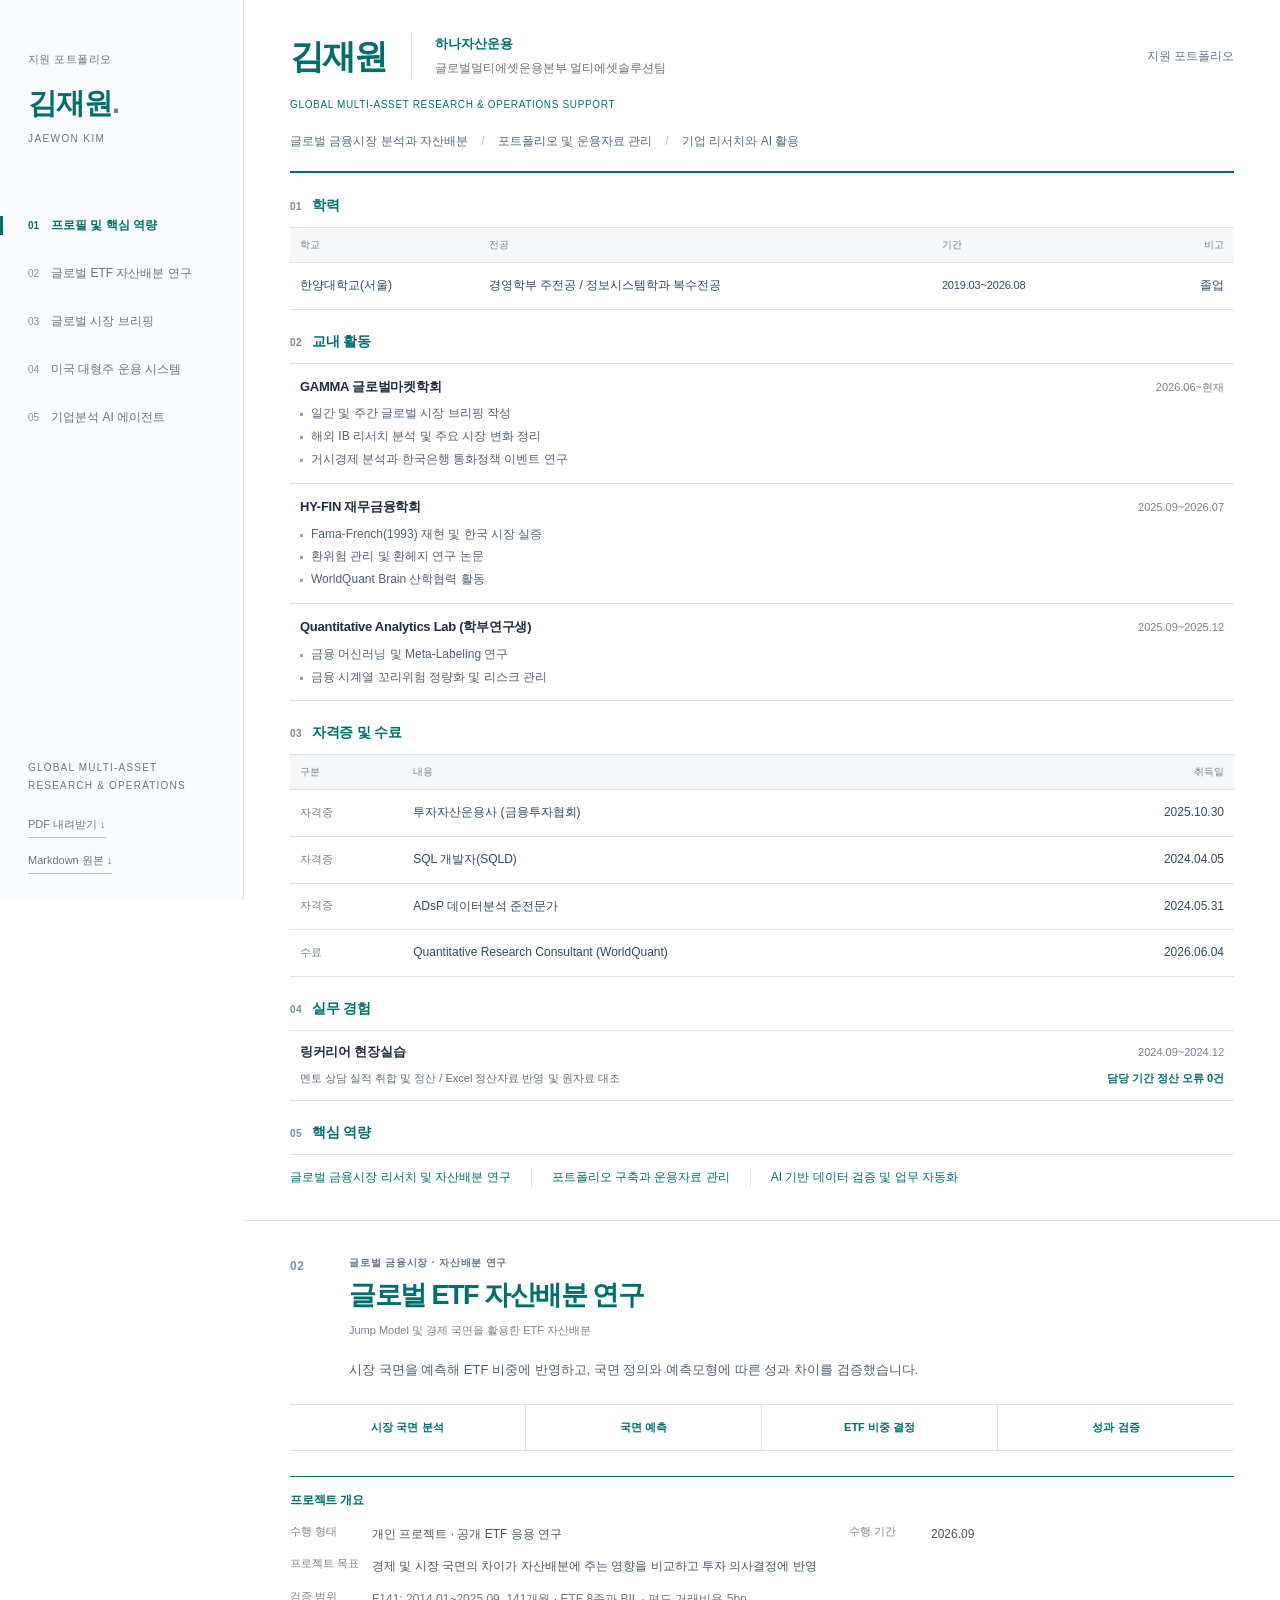
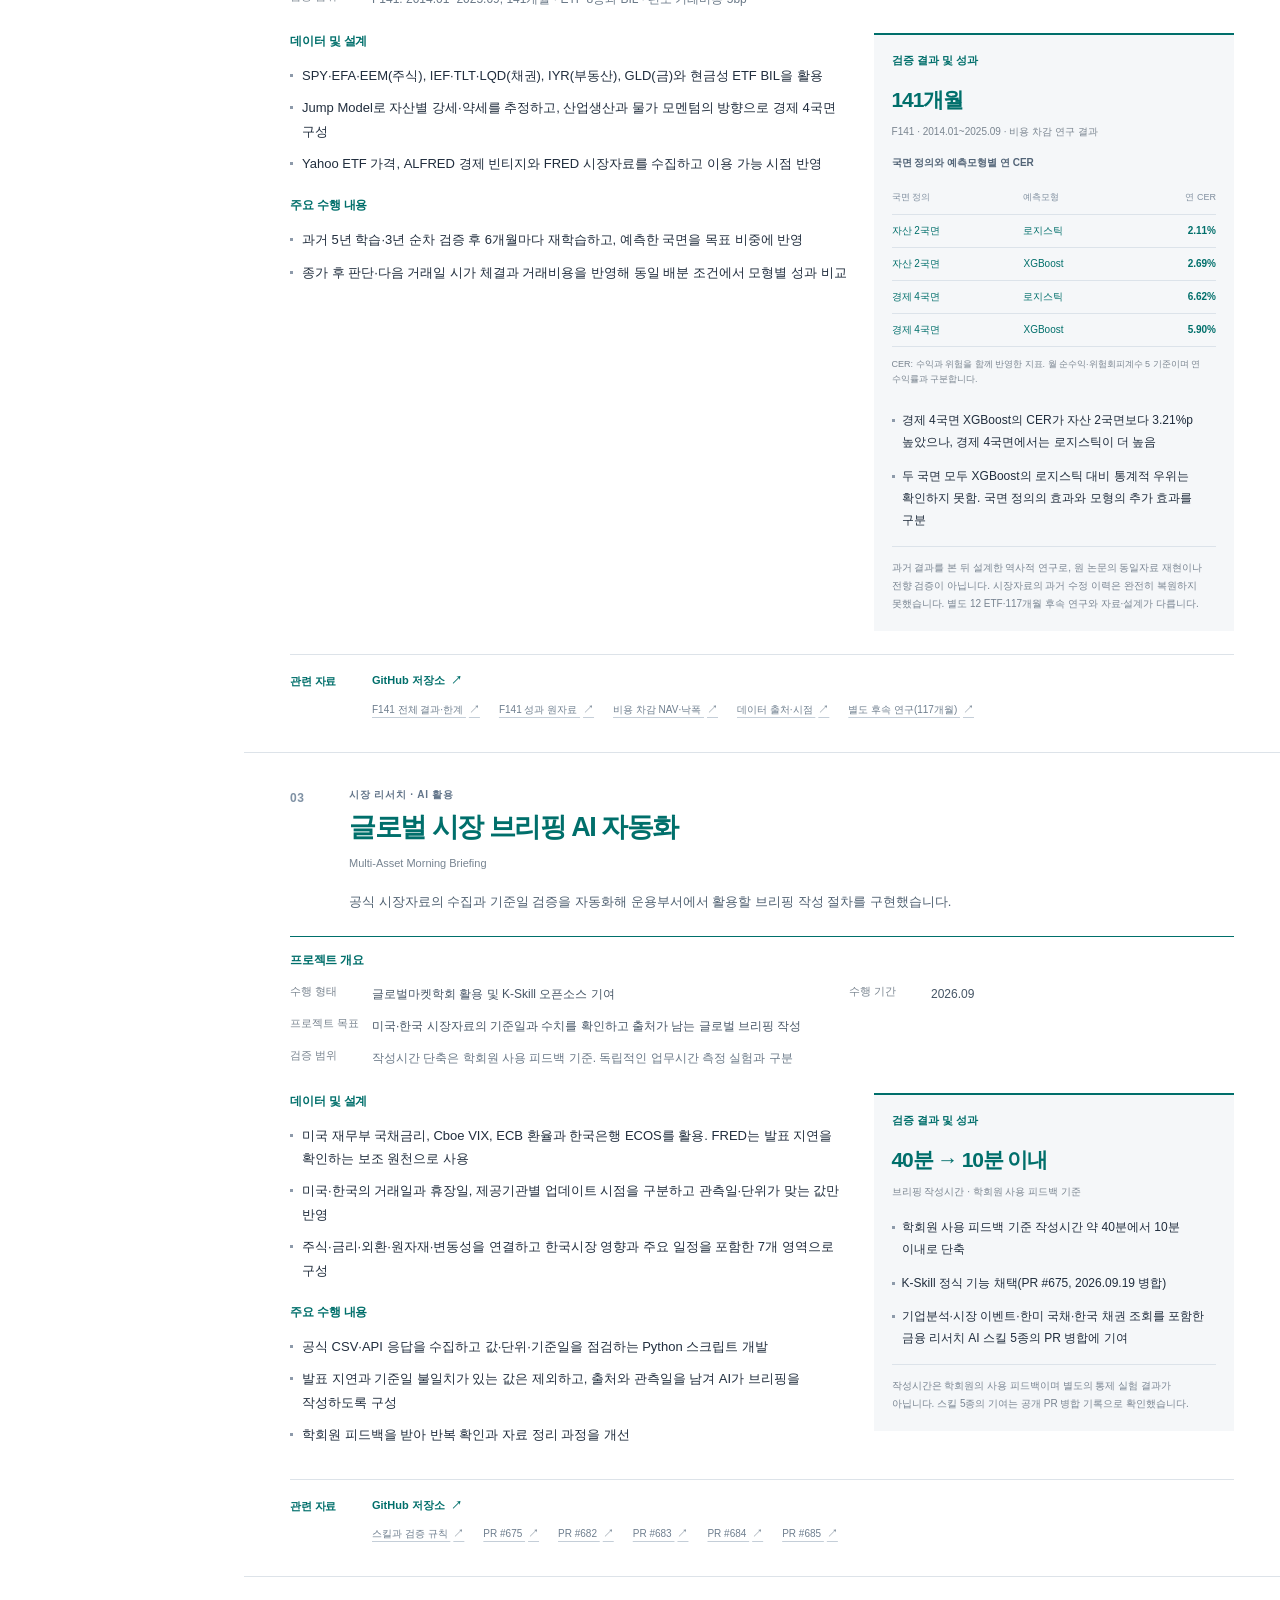
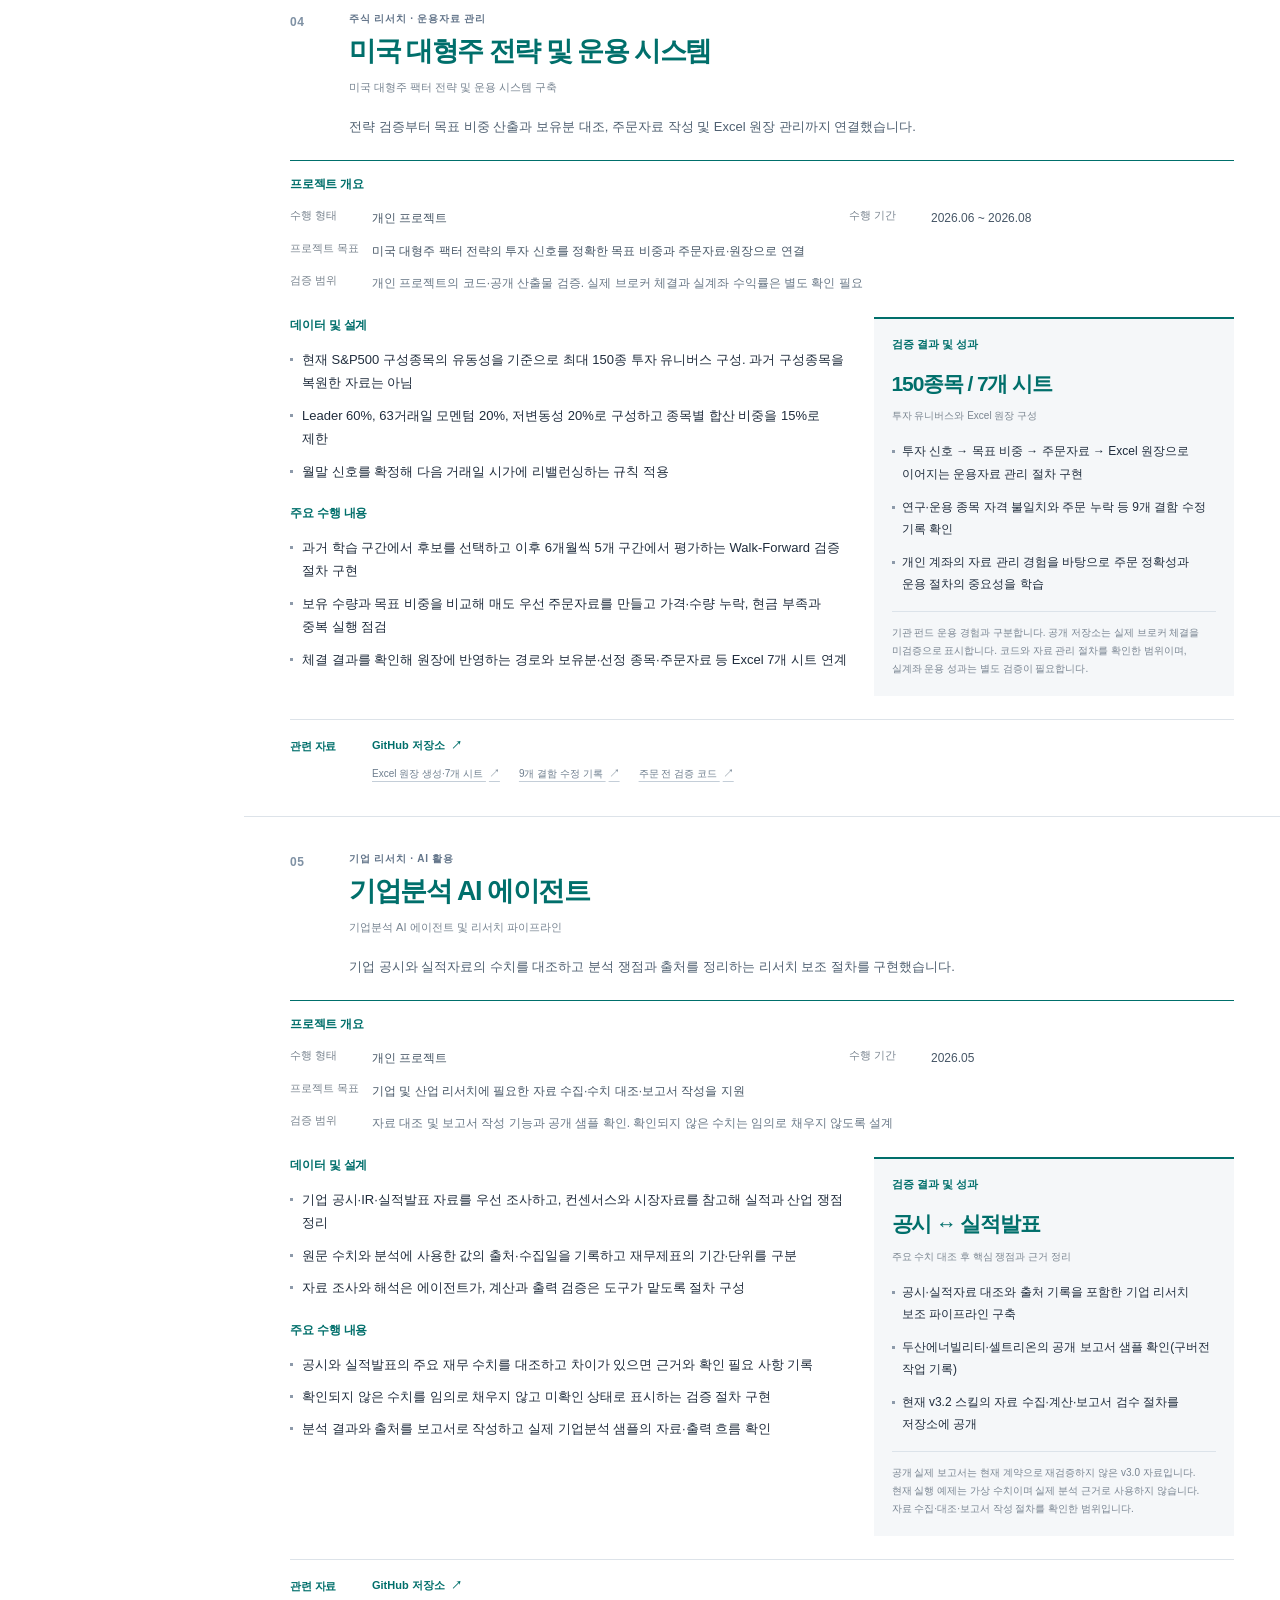
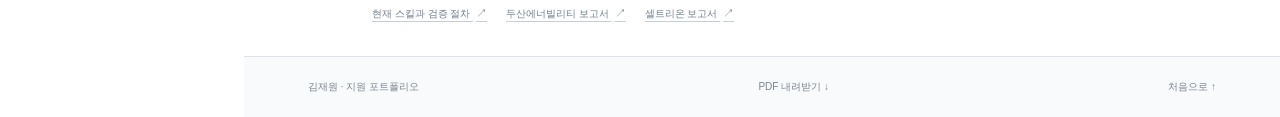
==== docs/index.html @ ce721c7a "Build Hana multi-asset research and operations portfolio" ====
<!doctype html>
<html lang="ko"><head><meta charset="utf-8"><meta name="viewport" content="width=device-width,initial-scale=1"><meta name="theme-color" content="#006f6b"><title>김재원 | 하나자산운용 지원 포트폴리오</title><meta name="description" content="글로벌 ETF 자산배분, 시장 브리핑, 미국 대형주 운용자료 관리와 기업 리서치 지원 경험을 정리한 김재원의 포트폴리오입니다."><link rel="icon" href="favicon.svg" type="image/svg+xml"><link rel="stylesheet" href="styles.css"><script src="app.js" defer></script></head>
<body><a class="skip-link" href="#main">본문으로 이동</a><div class="reading-progress" aria-hidden="true"></div>
<aside class="sidebar"><a href="#overview" class="identity"><span class="identity-label">지원 포트폴리오</span><strong>김재원<span class="identity-dot">.</span></strong><span class="identity-en">JAEWON KIM</span></a><nav aria-label="포트폴리오 목차"><a class="nav-link active" href="#overview"><span>01</span>프로필 및 핵심 역량</a><a class="nav-link" href="#allocation"><span>02</span>글로벌 ETF 자산배분 연구</a><a class="nav-link" href="#briefing"><span>03</span>글로벌 시장 브리핑</a><a class="nav-link" href="#operations"><span>04</span>미국 대형주 운용 시스템</a><a class="nav-link" href="#company"><span>05</span>기업분석 AI 에이전트</a></nav><div class="sidebar-bottom"><p>GLOBAL MULTI-ASSET<br>RESEARCH &amp; OPERATIONS</p><div class="download-links"><a href="hana_multi_asset_portfolio.pdf" download>PDF 내려받기 ↓</a><a href="hana_multi_asset_portfolio.md" download>Markdown 원본 ↓</a></div></div></aside>
<main id="main"><section class="profile sheet" id="overview" aria-labelledby="profile-name">
  <header class="profile-header"><div class="profile-heading"><h1 id="profile-name">김재원</h1><div class="application-target"><strong>하나자산운용</strong><p>글로벌멀티에셋운용본부 멀티에셋솔루션팀</p></div><p class="document-title">지원 포트폴리오</p></div><p class="english-title">GLOBAL MULTI-ASSET RESEARCH &amp; OPERATIONS SUPPORT</p><p class="profile-summary">글로벌 금융시장 분석과 자산배분 <span aria-hidden="true">/</span> 포트폴리오 및 운용자료 관리 <span aria-hidden="true">/</span> 기업 리서치와 AI 활용</p></header>
  <section class="profile-block education"><h2 class="profile-section-title"><span>01</span>학력</h2><div class="table-scroll"><table class="profile-table education-table"><caption class="sr-only">학력</caption><colgroup><col class="school-col"><col class="major-col"><col class="period-col"><col class="status-col"></colgroup><thead><tr><th scope="col">학교</th><th scope="col">전공</th><th scope="col">기간</th><th scope="col">비고</th></tr></thead><tbody><tr><td>한양대학교(서울)</td><td>경영학부 주전공 / 정보시스템학과 복수전공</td><td>2019.03~2026.08</td><td>졸업</td></tr></tbody></table></div></section>
  <section class="profile-block activities"><h2 class="profile-section-title"><span>02</span>교내 활동</h2><article class="activity-row"><header class="profile-row-heading"><h3>GAMMA 글로벌마켓학회</h3><p class="period">2026.06~현재</p></header><ul><li>일간 및 주간 글로벌 시장 브리핑 작성</li><li>해외 IB 리서치 분석 및 주요 시장 변화 정리</li><li>거시경제 분석과 한국은행 통화정책 이벤트 연구</li></ul></article><article class="activity-row"><header class="profile-row-heading"><h3>HY-FIN 재무금융학회</h3><p class="period">2025.09~2026.07</p></header><ul><li>Fama-French(1993) 재현 및 한국 시장 실증</li><li>환위험 관리 및 환헤지 연구 논문</li><li>WorldQuant Brain 산학협력 활동</li></ul></article><article class="activity-row"><header class="profile-row-heading"><h3>Quantitative Analytics Lab (학부연구생)</h3><p class="period">2025.09~2025.12</p></header><ul><li>금융 머신러닝 및 Meta-Labeling 연구</li><li>금융 시계열 꼬리위험 정량화 및 리스크 관리</li></ul></article></section>
  <section class="profile-block credentials"><h2 class="profile-section-title"><span>03</span>자격증 및 수료</h2><div class="table-scroll"><table class="profile-table credentials-table"><caption class="sr-only">자격증 및 수료 내역</caption><colgroup><col class="type-col"><col><col class="date-col"></colgroup><thead><tr><th scope="col">구분</th><th scope="col">내용</th><th scope="col">취득일</th></tr></thead><tbody><tr><td class="credential-type">자격증</td><td>투자자산운용사 (금융투자협회)</td><td>2025.10.30</td></tr><tr><td class="credential-type">자격증</td><td>SQL 개발자(SQLD)</td><td>2024.04.05</td></tr><tr><td class="credential-type">자격증</td><td>ADsP 데이터분석 준전문가</td><td>2024.05.31</td></tr><tr><td class="credential-type">수료</td><td>Quantitative Research Consultant (WorldQuant)</td><td>2026.06.04</td></tr></tbody></table></div></section>
  <section class="profile-block experience"><h2 class="profile-section-title"><span>04</span>실무 경험</h2><div class="experience-row"><header class="profile-row-heading"><h3>링커리어 현장실습</h3><p class="period">2024.09~2024.12</p></header><p class="experience-details"><span>멘토 상담 실적 취합 및 정산 / Excel 정산자료 반영 및 원자료 대조</span><strong>담당 기간 정산 오류 0건</strong></p></div></section>
  <section class="profile-block core-skills"><h2 class="profile-section-title"><span>05</span>핵심 역량</h2><ul class="skill-list"><li>글로벌 금융시장 리서치 및 자산배분 연구</li><li>포트폴리오 구축과 운용자료 관리</li><li>AI 기반 데이터 검증 및 업무 자동화</li></ul></section>
  <p class="print-folio">김재원 · 하나자산운용 멀티에셋솔루션팀 지원 포트폴리오 <span>01 / 05</span></p>
</section>
<section class="project sheet" id="allocation" aria-labelledby="title-allocation">
      <header class="project-header"><span class="chapter">02</span><div><p class="eyebrow">글로벌 금융시장 · 자산배분 연구</p><h2 id="title-allocation">글로벌 ETF 자산배분 연구</h2><p class="subtitle">Jump Model 및 경제 국면을 활용한 ETF 자산배분</p></div></header>
      <p class="project-summary">시장 국면을 예측해 ETF 비중에 반영하고, 국면 정의와 예측모형에 따른 성과 차이를 검증했습니다.</p>
      <ol class="decision-flow" aria-label="투자 의사결정 과정"><li>시장 국면 분석</li><li>국면 예측</li><li>ETF 비중 결정</li><li>성과 검증</li></ol><div class="overview-block"><h3>프로젝트 개요</h3><dl class="meta"><div><dt>수행 형태</dt><dd>개인 프로젝트 · 공개 ETF 응용 연구</dd></div><div><dt>수행 기간</dt><dd>2026.09</dd></div><div class="wide"><dt>프로젝트 목표</dt><dd>경제 및 시장 국면의 차이가 자산배분에 주는 영향을 비교하고 투자 의사결정에 반영</dd></div><div class="wide scope"><dt>검증 범위</dt><dd>F141: 2014.01~2025.09, 141개월 · ETF 8종과 BIL · 편도 거래비용 5bp</dd></div></dl></div>
      <div class="project-columns"><div class="project-main"><div class="text-block"><h3>데이터 및 설계</h3><ul><li>SPY·EFA·EEM(주식), IEF·TLT·LQD(채권), IYR(부동산), GLD(금)와 현금성 ETF BIL을 활용</li><li>Jump Model로 자산별 강세·약세를 추정하고, 산업생산과 물가 모멘텀의 방향으로 경제 4국면 구성</li><li>Yahoo ETF 가격, ALFRED 경제 빈티지와 FRED 시장자료를 수집하고 이용 가능 시점 반영</li></ul></div><div class="text-block"><h3>주요 수행 내용</h3><ul><li>과거 5년 학습·3년 순차 검증 후 6개월마다 재학습하고, 예측한 국면을 목표 비중에 반영</li><li>종가 후 판단·다음 거래일 시가 체결과 거래비용을 반영해 동일 배분 조건에서 모형별 성과 비교</li></ul></div></div>
      <aside class="results"><p class="result-kicker">검증 결과 및 성과</p><p class="result-metric">141개월</p><p class="metric-label">F141 · 2014.01~2025.09 · 비용 차감 연구 결과</p><figure class="result-table"><table><caption>국면 정의와 예측모형별 연 CER</caption><thead><tr><th scope="col">국면 정의</th><th scope="col">예측모형</th><th scope="col">연 CER</th></tr></thead><tbody><tr><td>자산 2국면</td><td>로지스틱</td><td>2.11%</td></tr><tr><td>자산 2국면</td><td>XGBoost</td><td>2.69%</td></tr><tr><td>경제 4국면</td><td>로지스틱</td><td>6.62%</td></tr><tr><td>경제 4국면</td><td>XGBoost</td><td>5.90%</td></tr></tbody></table><figcaption>CER: 수익과 위험을 함께 반영한 지표. 월 순수익·위험회피계수 5 기준이며 연 수익률과 구분합니다.</figcaption></figure><ul><li>경제 4국면 XGBoost의 CER가 자산 2국면보다 3.21%p 높았으나, 경제 4국면에서는 로지스틱이 더 높음</li><li>두 국면 모두 XGBoost의 로지스틱 대비 통계적 우위는 확인하지 못함. 국면 정의의 효과와 모형의 추가 효과를 구분</li></ul><p class="scope-note">과거 결과를 본 뒤 설계한 역사적 연구로, 원 논문의 동일자료 재현이나 전향 검증이 아닙니다. 시장자료의 과거 수정 이력은 완전히 복원하지 못했습니다. 별도 12 ETF·117개월 후속 연구와 자료·설계가 다릅니다.</p></aside></div>
      <footer class="project-links"><h3>관련 자료</h3><a class="repo-link" href="https://github.com/bucheoncityboy/korean-macro-factor-allocation" target="_blank" rel="noopener noreferrer">GitHub 저장소 <span aria-hidden="true">↗</span></a><div class="evidence-links"><a class="" href="https://github.com/bucheoncityboy/korean-macro-factor-allocation/blob/main/docs/followup.md" target="_blank" rel="noopener noreferrer">F141 전체 결과·한계 <span aria-hidden="true">↗</span></a><a class="" href="https://github.com/bucheoncityboy/korean-macro-factor-allocation/blob/main/results/followup/summary.csv" target="_blank" rel="noopener noreferrer">F141 성과 원자료 <span aria-hidden="true">↗</span></a><a class="" href="https://github.com/bucheoncityboy/korean-macro-factor-allocation/blob/main/results/followup/figures/long_nav.png" target="_blank" rel="noopener noreferrer">비용 차감 NAV·낙폭 <span aria-hidden="true">↗</span></a><a class="" href="https://github.com/bucheoncityboy/korean-macro-factor-allocation/blob/main/docs/data.md" target="_blank" rel="noopener noreferrer">데이터 출처·시점 <span aria-hidden="true">↗</span></a><a class="" href="https://github.com/bucheoncityboy/global-etf-regime-allocation" target="_blank" rel="noopener noreferrer">별도 후속 연구(117개월) <span aria-hidden="true">↗</span></a></div></footer>
      <p class="print-folio">김재원 · 하나자산운용 멀티에셋솔루션팀 지원 포트폴리오 <span>02 / 05</span></p>
    </section><section class="project sheet" id="briefing" aria-labelledby="title-briefing">
      <header class="project-header"><span class="chapter">03</span><div><p class="eyebrow">시장 리서치 · AI 활용</p><h2 id="title-briefing">글로벌 시장 브리핑 AI 자동화</h2><p class="subtitle">Multi-Asset Morning Briefing</p></div></header>
      <p class="project-summary">공식 시장자료의 수집과 기준일 검증을 자동화해 운용부서에서 활용할 브리핑 작성 절차를 구현했습니다.</p>
      <div class="overview-block"><h3>프로젝트 개요</h3><dl class="meta"><div><dt>수행 형태</dt><dd>글로벌마켓학회 활용 및 K-Skill 오픈소스 기여</dd></div><div><dt>수행 기간</dt><dd>2026.09</dd></div><div class="wide"><dt>프로젝트 목표</dt><dd>미국·한국 시장자료의 기준일과 수치를 확인하고 출처가 남는 글로벌 브리핑 작성</dd></div><div class="wide scope"><dt>검증 범위</dt><dd>작성시간 단축은 학회원 사용 피드백 기준. 독립적인 업무시간 측정 실험과 구분</dd></div></dl></div>
      <div class="project-columns"><div class="project-main"><div class="text-block"><h3>데이터 및 설계</h3><ul><li>미국 재무부 국채금리, Cboe VIX, ECB 환율과 한국은행 ECOS를 활용. FRED는 발표 지연을 확인하는 보조 원천으로 사용</li><li>미국·한국의 거래일과 휴장일, 제공기관별 업데이트 시점을 구분하고 관측일·단위가 맞는 값만 반영</li><li>주식·금리·외환·원자재·변동성을 연결하고 한국시장 영향과 주요 일정을 포함한 7개 영역으로 구성</li></ul></div><div class="text-block"><h3>주요 수행 내용</h3><ul><li>공식 CSV·API 응답을 수집하고 값·단위·기준일을 점검하는 Python 스크립트 개발</li><li>발표 지연과 기준일 불일치가 있는 값은 제외하고, 출처와 관측일을 남겨 AI가 브리핑을 작성하도록 구성</li><li>학회원 피드백을 받아 반복 확인과 자료 정리 과정을 개선</li></ul></div></div>
      <aside class="results"><p class="result-kicker">검증 결과 및 성과</p><p class="result-metric">40분 → 10분 이내</p><p class="metric-label">브리핑 작성시간 · 학회원 사용 피드백 기준</p><ul><li>학회원 사용 피드백 기준 작성시간 약 40분에서 10분 이내로 단축</li><li>K-Skill 정식 기능 채택(PR #675, 2026.09.19 병합)</li><li>기업분석·시장 이벤트·한미 국채·한국 채권 조회를 포함한 금융 리서치 AI 스킬 5종의 PR 병합에 기여</li></ul><p class="scope-note">작성시간은 학회원의 사용 피드백이며 별도의 통제 실험 결과가 아닙니다. 스킬 5종의 기여는 공개 PR 병합 기록으로 확인했습니다.</p></aside></div>
      <footer class="project-links"><h3>관련 자료</h3><a class="repo-link" href="https://github.com/bucheoncityboy/multi-asset-morning-briefing" target="_blank" rel="noopener noreferrer">GitHub 저장소 <span aria-hidden="true">↗</span></a><div class="evidence-links"><a class="" href="https://github.com/bucheoncityboy/multi-asset-morning-briefing/blob/main/README.md" target="_blank" rel="noopener noreferrer">스킬과 검증 규칙 <span aria-hidden="true">↗</span></a><a class="" href="https://github.com/NomaDamas/k-skill/pull/675" target="_blank" rel="noopener noreferrer">PR #675 <span aria-hidden="true">↗</span></a><a class="" href="https://github.com/NomaDamas/k-skill/pull/682" target="_blank" rel="noopener noreferrer">PR #682 <span aria-hidden="true">↗</span></a><a class="" href="https://github.com/NomaDamas/k-skill/pull/683" target="_blank" rel="noopener noreferrer">PR #683 <span aria-hidden="true">↗</span></a><a class="" href="https://github.com/NomaDamas/k-skill/pull/684" target="_blank" rel="noopener noreferrer">PR #684 <span aria-hidden="true">↗</span></a><a class="" href="https://github.com/NomaDamas/k-skill/pull/685" target="_blank" rel="noopener noreferrer">PR #685 <span aria-hidden="true">↗</span></a></div></footer>
      <p class="print-folio">김재원 · 하나자산운용 멀티에셋솔루션팀 지원 포트폴리오 <span>03 / 05</span></p>
    </section><section class="project sheet" id="operations" aria-labelledby="title-operations">
      <header class="project-header"><span class="chapter">04</span><div><p class="eyebrow">주식 리서치 · 운용자료 관리</p><h2 id="title-operations">미국 대형주 전략 및 운용 시스템</h2><p class="subtitle">미국 대형주 팩터 전략 및 운용 시스템 구축</p></div></header>
      <p class="project-summary">전략 검증부터 목표 비중 산출과 보유분 대조, 주문자료 작성 및 Excel 원장 관리까지 연결했습니다.</p>
      <div class="overview-block"><h3>프로젝트 개요</h3><dl class="meta"><div><dt>수행 형태</dt><dd>개인 프로젝트</dd></div><div><dt>수행 기간</dt><dd>2026.06 ~ 2026.08</dd></div><div class="wide"><dt>프로젝트 목표</dt><dd>미국 대형주 팩터 전략의 투자 신호를 정확한 목표 비중과 주문자료·원장으로 연결</dd></div><div class="wide scope"><dt>검증 범위</dt><dd>개인 프로젝트의 코드·공개 산출물 검증. 실제 브로커 체결과 실계좌 수익률은 별도 확인 필요</dd></div></dl></div>
      <div class="project-columns"><div class="project-main"><div class="text-block"><h3>데이터 및 설계</h3><ul><li>현재 S&amp;P500 구성종목의 유동성을 기준으로 최대 150종 투자 유니버스 구성. 과거 구성종목을 복원한 자료는 아님</li><li>Leader 60%, 63거래일 모멘텀 20%, 저변동성 20%로 구성하고 종목별 합산 비중을 15%로 제한</li><li>월말 신호를 확정해 다음 거래일 시가에 리밸런싱하는 규칙 적용</li></ul></div><div class="text-block"><h3>주요 수행 내용</h3><ul><li>과거 학습 구간에서 후보를 선택하고 이후 6개월씩 5개 구간에서 평가하는 Walk-Forward 검증 절차 구현</li><li>보유 수량과 목표 비중을 비교해 매도 우선 주문자료를 만들고 가격·수량 누락, 현금 부족과 중복 실행 점검</li><li>체결 결과를 확인해 원장에 반영하는 경로와 보유분·선정 종목·주문자료 등 Excel 7개 시트 연계</li></ul></div></div>
      <aside class="results"><p class="result-kicker">검증 결과 및 성과</p><p class="result-metric">150종목 / 7개 시트</p><p class="metric-label">투자 유니버스와 Excel 원장 구성</p><ul><li>투자 신호 → 목표 비중 → 주문자료 → Excel 원장으로 이어지는 운용자료 관리 절차 구현</li><li>연구·운용 종목 자격 불일치와 주문 누락 등 9개 결함 수정 기록 확인</li><li>개인 계좌의 자료 관리 경험을 바탕으로 주문 정확성과 운용 절차의 중요성을 학습</li></ul><p class="scope-note">기관 펀드 운용 경험과 구분합니다. 공개 저장소는 실제 브로커 체결을 미검증으로 표시합니다. 코드와 자료 관리 절차를 확인한 범위이며, 실계좌 운용 성과는 별도 검증이 필요합니다.</p></aside></div>
      <footer class="project-links"><h3>관련 자료</h3><a class="repo-link" href="https://github.com/bucheoncityboy/us-robust-live-ops" target="_blank" rel="noopener noreferrer">GitHub 저장소 <span aria-hidden="true">↗</span></a><div class="evidence-links"><a class="" href="https://github.com/bucheoncityboy/us-robust-live-ops/blob/main/ops/ops_excel_write.py" target="_blank" rel="noopener noreferrer">Excel 원장 생성·7개 시트 <span aria-hidden="true">↗</span></a><a class="" href="https://github.com/bucheoncityboy/us-robust-live-ops/blob/main/docs/audit_fixes.md" target="_blank" rel="noopener noreferrer">9개 결함 수정 기록 <span aria-hidden="true">↗</span></a><a class="" href="https://github.com/bucheoncityboy/us-robust-live-ops/blob/main/ops/ops_execute_gates.py" target="_blank" rel="noopener noreferrer">주문 전 검증 코드 <span aria-hidden="true">↗</span></a></div></footer>
      <p class="print-folio">김재원 · 하나자산운용 멀티에셋솔루션팀 지원 포트폴리오 <span>04 / 05</span></p>
    </section><section class="project sheet" id="company" aria-labelledby="title-company">
      <header class="project-header"><span class="chapter">05</span><div><p class="eyebrow">기업 리서치 · AI 활용</p><h2 id="title-company">기업분석 AI 에이전트</h2><p class="subtitle">기업분석 AI 에이전트 및 리서치 파이프라인</p></div></header>
      <p class="project-summary">기업 공시와 실적자료의 수치를 대조하고 분석 쟁점과 출처를 정리하는 리서치 보조 절차를 구현했습니다.</p>
      <div class="overview-block"><h3>프로젝트 개요</h3><dl class="meta"><div><dt>수행 형태</dt><dd>개인 프로젝트</dd></div><div><dt>수행 기간</dt><dd>2026.05</dd></div><div class="wide"><dt>프로젝트 목표</dt><dd>기업 및 산업 리서치에 필요한 자료 수집·수치 대조·보고서 작성을 지원</dd></div><div class="wide scope"><dt>검증 범위</dt><dd>자료 대조 및 보고서 작성 기능과 공개 샘플 확인. 확인되지 않은 수치는 임의로 채우지 않도록 설계</dd></div></dl></div>
      <div class="project-columns"><div class="project-main"><div class="text-block"><h3>데이터 및 설계</h3><ul><li>기업 공시·IR·실적발표 자료를 우선 조사하고, 컨센서스와 시장자료를 참고해 실적과 산업 쟁점 정리</li><li>원문 수치와 분석에 사용한 값의 출처·수집일을 기록하고 재무제표의 기간·단위를 구분</li><li>자료 조사와 해석은 에이전트가, 계산과 출력 검증은 도구가 맡도록 절차 구성</li></ul></div><div class="text-block"><h3>주요 수행 내용</h3><ul><li>공시와 실적발표의 주요 재무 수치를 대조하고 차이가 있으면 근거와 확인 필요 사항 기록</li><li>확인되지 않은 수치를 임의로 채우지 않고 미확인 상태로 표시하는 검증 절차 구현</li><li>분석 결과와 출처를 보고서로 작성하고 실제 기업분석 샘플의 자료·출력 흐름 확인</li></ul></div></div>
      <aside class="results"><p class="result-kicker">검증 결과 및 성과</p><p class="result-metric">공시 ↔ 실적발표</p><p class="metric-label">주요 수치 대조 후 핵심 쟁점과 근거 정리</p><ul><li>공시·실적자료 대조와 출처 기록을 포함한 기업 리서치 보조 파이프라인 구축</li><li>두산에너빌리티·셀트리온의 공개 보고서 샘플 확인(구버전 작업 기록)</li><li>현재 v3.2 스킬의 자료 수집·계산·보고서 검수 절차를 저장소에 공개</li></ul><p class="scope-note">공개 실제 보고서는 현재 계약으로 재검증하지 않은 v3.0 자료입니다. 현재 실행 예제는 가상 수치이며 실제 분석 근거로 사용하지 않습니다. 자료 수집·대조·보고서 작성 절차를 확인한 범위입니다.</p></aside></div>
      <footer class="project-links"><h3>관련 자료</h3><a class="repo-link" href="https://github.com/bucheoncityboy/agentic-research-pipeline" target="_blank" rel="noopener noreferrer">GitHub 저장소 <span aria-hidden="true">↗</span></a><div class="evidence-links"><a class="" href="https://github.com/bucheoncityboy/agentic-research-pipeline/blob/main/README.md" target="_blank" rel="noopener noreferrer">현재 스킬과 검증 절차 <span aria-hidden="true">↗</span></a><a class="" href="https://github.com/bucheoncityboy/agentic-research-pipeline/blob/main/archive/v3.0/doosan-enerbility-20260703.html" target="_blank" rel="noopener noreferrer">두산에너빌리티 보고서 <span aria-hidden="true">↗</span></a><a class="" href="https://github.com/bucheoncityboy/agentic-research-pipeline/blob/main/archive/v3.0/celltrion-20260703.html" target="_blank" rel="noopener noreferrer">셀트리온 보고서 <span aria-hidden="true">↗</span></a></div></footer>
      <p class="print-folio">김재원 · 하나자산운용 멀티에셋솔루션팀 지원 포트폴리오 <span>05 / 05</span></p>
    </section><footer class="site-footer"><span>김재원 · 지원 포트폴리오</span><a href="hana_multi_asset_portfolio.pdf" download>PDF 내려받기 ↓</a><a href="#overview">처음으로 ↑</a></footer></main></body></html>
---- docs/styles.css ----
@charset "UTF-8";
:root{--navy:#006f6b;--ink:#202d3d;--muted:#687481;--line:#dde3e9;--paper:#fff;--wash:#f5f7f9;--rail:244px}
*{box-sizing:border-box}html{scroll-behavior:smooth;scroll-padding-top:36px}body{margin:0;background:var(--paper);color:var(--ink);font-family:"Malgun Gothic","Apple SD Gothic Neo","Noto Sans KR",sans-serif;word-break:keep-all;overflow-wrap:break-word;-webkit-font-smoothing:antialiased}a{color:inherit;text-decoration:none}a:hover{color:#007d76}a:focus-visible{outline:2px solid #007d76;outline-offset:5px}::selection{background:#dbe7f3}button{font:inherit}.skip-link{position:fixed;z-index:100;left:20px;top:-100px;background:var(--navy);color:white;padding:14px}.skip-link:focus{top:12px}.reading-progress{position:fixed;top:0;left:0;height:3px;width:0;background:#44698b;z-index:30}
.sidebar{width:var(--rail);position:fixed;inset:0 auto 0 0;border-right:1px solid var(--line);background:#fafbfc;padding:52px 28px 26px;display:flex;flex-direction:column;z-index:20}.identity{display:flex;flex-direction:column;width:max-content}.identity-label{font-size:11px;color:var(--muted);letter-spacing:.04em;margin-bottom:17px}.identity strong{font-size:29px;color:var(--navy);letter-spacing:-1px}.identity-dot{color:#6b8097}.identity-en{font-size:10px;letter-spacing:.14em;margin-top:9px;color:var(--muted)}nav{margin-top:60px;display:grid;gap:5px}.nav-link{display:flex;gap:12px;align-items:center;padding:13px 0;font-size:12px;color:#687481;position:relative;white-space:nowrap}.nav-link span{font-size:10px;font-variant-numeric:tabular-nums;color:#8591a0}.nav-link.active{color:var(--navy);font-weight:700}.nav-link.active:before{content:"";position:absolute;left:-28px;top:12px;bottom:12px;width:3px;background:var(--navy)}.nav-link.active span{color:var(--navy)}.sidebar-bottom{margin-top:auto;font-size:10px;color:var(--muted)}.sidebar-bottom p{line-height:1.8;letter-spacing:.12em;margin-bottom:22px}.sidebar-bottom a{font-size:11px;border-bottom:1px solid #b8c2ce;padding-bottom:5px}
main{margin-left:var(--rail);max-width:1450px}.sheet{padding:64px clamp(36px,5vw,85px);scroll-margin-top:0}.cover{min-height:100vh;padding-top:52px;padding-bottom:44px}.cover-meta{display:flex;justify-content:space-between;border-bottom:1px solid var(--navy);padding-bottom:19px;font-size:11px;color:var(--muted)}.cover-meta span:first-child{font-weight:700;color:var(--navy)}.cover-heading{padding:57px 0 37px}.eyebrow{font-size:10px;letter-spacing:.08em;color:#63758a;font-weight:700;margin:0 0 15px}.cover h1{font-size:clamp(36px,3.65vw,55px);letter-spacing:-.055em;line-height:1.35;font-weight:700;color:var(--navy);margin:0 0 23px}.cover-description{font-size:14px;line-height:1.9;color:var(--muted);margin:0}.competencies{border-top:1px solid var(--line)}.competency{display:grid;grid-template-columns:40px 1fr auto;gap:14px;align-items:center;padding:24px 0;border-bottom:1px solid var(--line)}.skill-number{align-self:start;padding-top:5px;font-size:11px;font-weight:700;color:#7a8b9c}.competency h2{font-size:16px;letter-spacing:-.035em;margin:0 0 8px;color:var(--navy)}.competency p{font-size:12px;line-height:1.85;color:#626e7b;margin:0}.skill-tag{font-size:10px;color:#76818e;border:1px solid #dce2e8;padding:7px 9px}.contents{margin-top:34px}.contents h2{font-size:10px;color:var(--muted);letter-spacing:.03em;margin:0 0 13px}.contents-grid{display:grid;grid-template-columns:1fr 1fr;gap:0 24px}.contents-grid a{display:grid;grid-template-columns:24px 1fr 16px;gap:7px;align-items:center;font-size:11px;border-bottom:1px solid var(--line);padding:14px 0}.contents-grid a span{font-size:10px;color:#7c8d9f}.contents-grid strong{font-weight:500}.contents-grid a:hover strong{color:#007d76}.cover-note{font-size:10px;line-height:1.8;color:#7a8590;margin:25px 0 0}.print-folio{display:none}
.project{border-top:1px solid var(--line);padding-top:61px;padding-bottom:56px}.project-header{display:grid;grid-template-columns:43px 1fr;gap:16px;align-items:start}.chapter{font-size:12px;color:#7f91a4;padding-top:3px;font-weight:700;letter-spacing:.04em}.project-header .eyebrow{margin-bottom:11px;font-size:10px}.project h2{font-size:29px;letter-spacing:-.055em;line-height:1.4;color:var(--navy);margin:0 0 7px}.subtitle{font-size:11px;color:#778491;line-height:1.8;margin:0}.project-summary{font-size:13px;color:#4f6071;line-height:1.9;margin:26px 0 30px;padding-left:59px}.overview-block{border-top:1px solid var(--navy);padding-top:19px}.project h3{font-size:12px;color:var(--navy);margin:0 0 14px;font-weight:700;letter-spacing:-.015em}.meta{display:grid;grid-template-columns:1.4fr 1fr;margin:0 0 31px;gap:13px 24px}.meta>div{display:grid;grid-template-columns:82px 1fr;align-items:start}.meta dt{font-size:10px;color:#7a8590;padding-top:1px}.meta dd{font-size:11px;line-height:1.85;margin:0;color:#465666}.meta .wide{grid-column:1/-1}.meta .scope dd{color:#697887}.project-columns{display:grid;grid-template-columns:minmax(0,1.55fr) minmax(0,1fr);gap:30px}.text-block{margin-bottom:27px}.text-block:last-child{margin-bottom:0}.project ul{list-style:none;padding:0;margin:0}.project li{font-size:12px;line-height:1.95;margin:0 0 12px;padding-left:12px;position:relative}.project li:before{content:"";width:3px;height:3px;background:#8d9aaa;position:absolute;left:0;top:10px}.results{background:var(--wash);border-top:2px solid var(--navy);padding:22px 21px;align-self:start}.result-kicker{font-size:11px;font-weight:700;color:var(--navy);margin:0 0 22px}.result-metric{font-size:21px;line-height:1.5;letter-spacing:-.055em;font-weight:700;color:var(--navy);margin:0 0 8px}.metric-label{font-size:10px;color:#7a8590;line-height:1.7;margin:0 0 22px}.results li{font-size:11px;line-height:1.95;margin-bottom:14px;padding-left:10px}.results li:last-child{margin-bottom:0}.scope-note{font-size:10px;line-height:1.85;color:#788491;border-top:1px solid #dce3ea;padding-top:15px;margin:19px 0 0}.project-links{border-top:1px solid var(--line);margin-top:30px;padding-top:19px;display:grid;grid-template-columns:82px 1fr;gap:8px 0;align-items:start}.project-links h3{margin:1px 0 0;font-size:11px}.repo-link{font-size:11px;font-weight:700;color:var(--navy);width:max-content}.evidence-links{grid-column:2;display:flex;flex-wrap:wrap;gap:11px 19px}.evidence-links a{font-size:10px;color:#6e7e8e;text-decoration:underline;text-decoration-color:#c4ced8;text-underline-offset:4px}.project-links a span{font-size:11px;margin-left:3px}.site-footer{padding:23px clamp(36px,5vw,85px);display:flex;justify-content:space-between;background:#f8fafb;border-top:1px solid var(--line);font-size:10px;color:#7a8590}.result-table{margin:0 0 22px}table{width:100%;border-collapse:collapse;font-size:10px;font-variant-numeric:tabular-nums}caption{text-align:left;font-weight:700;margin-bottom:11px;font-size:10px;color:#526477}th,td{text-align:left;padding:9px 0;border-bottom:1px solid #dce3ea;font-weight:400}thead th{color:#8190a0;font-size:9px}td:last-child,th:last-child{text-align:right}td{font-weight:700;color:var(--navy)}figcaption{font-size:9px;color:#7a8590;margin-top:10px;line-height:1.7}
@media(min-width:1550px){main{max-width:1400px}.sheet{padding-left:100px;padding-right:100px}.cover{min-height:950px}}
@media(max-width:1100px){:root{--rail:210px}.sidebar{padding-left:22px;padding-right:20px}.nav-link{font-size:10px;gap:9px}.nav-link.active:before{left:-22px}.sheet{padding-left:34px;padding-right:34px}.project-columns{gap:23px;grid-template-columns:minmax(0,1.3fr) minmax(0,1fr)}.skill-tag{display:none}.competency{grid-template-columns:35px 1fr}.project-summary{padding-left:0}.cover h1{font-size:43px}.project h2{font-size:26px}.results{padding:20px 16px}.result-metric{font-size:19px}}
@media(max-width:760px){html{scroll-padding-top:115px}:root{--rail:0px}.sidebar{position:sticky;top:0;width:100%;height:auto;padding:16px 21px 0;border-right:0;border-bottom:1px solid var(--line);background:rgba(255,255,255,.97)}.identity{display:flex;flex-direction:row;align-items:center;gap:13px;width:auto}.identity-label{font-size:10px;order:2;margin:0}.identity strong{font-size:18px;letter-spacing:-.04em}.identity-en,.sidebar-bottom{display:none}nav{margin:14px -21px 0;display:flex;gap:19px;padding:0 21px;overflow-x:auto;scrollbar-width:none}nav::-webkit-scrollbar{display:none}.nav-link{font-size:10px;padding:10px 0 14px;flex-shrink:0;gap:6px}.nav-link.active:before{left:0;right:0;top:auto;bottom:0;width:auto;height:2px}.nav-link span{font-size:9px}main{margin:0}.sheet{padding:37px 24px}.cover{min-height:0;padding-top:30px}.cover-meta{font-size:9px;gap:12px;padding-bottom:16px}.cover-heading{padding:38px 0 29px}.cover h1{font-size:36px;line-height:1.4;letter-spacing:-.065em}.cover-description{font-size:12px;line-height:1.9}.desktop-break{display:none}.competency{gap:7px;padding:22px 0;grid-template-columns:29px 1fr}.competency h2{font-size:14px}.competency p{font-size:11px;line-height:1.9}.skill-number{font-size:10px}.contents-grid{grid-template-columns:1fr;gap:0}.contents-grid a{font-size:11px}.contents{margin-top:29px}.cover-note{font-size:9px;margin-top:22px}.project{scroll-margin-top:108px;padding-top:36px;padding-bottom:36px}.project-header{grid-template-columns:25px 1fr;gap:10px}.chapter{font-size:10px}.project h2{font-size:24px}.subtitle{font-size:10px}.eyebrow{font-size:9px}.project-summary{font-size:12px;margin:22px 0 25px}.meta{grid-template-columns:1fr;gap:11px;margin-bottom:26px}.meta>div{grid-template-columns:76px 1fr}.meta .wide{grid-column:auto}.meta dd{font-size:10px;line-height:1.9}.meta dt{font-size:9px}.project-columns{grid-template-columns:1fr;gap:25px}.project li{font-size:12px;line-height:1.95;margin-bottom:12px}.project h3{font-size:12px}.results{padding:22px;border-top-width:2px}.result-metric{font-size:22px}.result-kicker{margin-bottom:16px}.results li{font-size:11px}.metric-label{margin-bottom:19px}.scope-note{font-size:10px}.project-links{grid-template-columns:76px 1fr;gap:10px 0;margin-top:26px}.evidence-links{gap:13px 16px}.site-footer{padding:22px 24px;font-size:9px}}
@media screen and (min-width:761px){.project-main li{font-size:13px}.results li{font-size:12px}.meta dd{font-size:12px}.meta dt{font-size:11px}.project-summary{font-size:14px}.scope-note{font-size:11px}}
@media(prefers-reduced-motion:reduce){html{scroll-behavior:auto}}

/* Compact profile and report layout. Content remains in the generation source. */
.sr-only{position:absolute;width:1px;height:1px;padding:0;margin:-1px;overflow:hidden;clip:rect(0,0,0,0);white-space:nowrap;border:0}
.download-links{display:flex;flex-direction:column;align-items:flex-start;gap:15px}
.profile-header{border-bottom:2px solid var(--navy);padding-bottom:18px;margin-bottom:24px}
.profile-heading{display:flex;align-items:center;gap:25px}
.profile-heading h1{font-size:34px;line-height:1.25;letter-spacing:-.06em;color:var(--navy);margin:0;white-space:nowrap}
.application-target{padding-left:23px;border-left:1px solid var(--line)}
.application-target strong{font-size:13px;color:var(--navy)}
.application-target p{font-size:12px;margin:6px 0 0;color:var(--muted)}
.document-title{margin:0 0 0 auto;font-size:12px;white-space:nowrap;color:#65768a}
.profile-summary{font-size:12px;line-height:1.7;margin:17px 0 0;color:#586b7f}
.profile-summary span{color:#b3bdc7;padding:0 10px}
.profile-block{margin-top:23px}
.profile-section-title{display:flex;align-items:baseline;gap:10px;font-size:14px;color:var(--navy);margin:0 0 12px;letter-spacing:-.02em}
.profile-section-title>span{font-size:10px;letter-spacing:.04em;color:#7a8b9c}
.table-scroll{overflow-x:auto}
.profile-table{width:100%;font-size:12px;line-height:1.8;table-layout:fixed}
.profile-table th{font-size:10px;color:#758291;font-weight:400;padding:8px 10px;background:#f5f7f9;border-top:1px solid var(--line)}
.profile-table td{padding:12px 10px;font-weight:400;color:#33495e;border-bottom:1px solid var(--line);vertical-align:middle}
.profile-table th:first-child,.profile-table td:first-child{padding-left:10px}
.education-table .school-col{width:20%}.education-table .major-col{width:48%}.education-table .period-col{width:25%}.education-table .status-col{width:7%}
.profile-table td:nth-last-child(2),.profile-table td:last-child{font-variant-numeric:tabular-nums}
.education-table td:nth-child(3){white-space:nowrap;font-size:11px;letter-spacing:-.015em}
.profile-table .type-col{width:12%}.profile-table .date-col{width:20%}
.profile-table .credential-type{font-size:11px;color:#738190}
.credentials-table tbody tr:last-child td{border-top:1px solid #b9c5d0}
.profile-row-heading{display:flex;justify-content:space-between;align-items:baseline;gap:16px}
.profile-row-heading h3{font-size:13px;line-height:1.6;color:var(--ink);margin:0;letter-spacing:-.02em}
.profile-row-heading .period{font-size:11px;color:#748290;margin:0;white-space:nowrap;font-variant-numeric:tabular-nums}
.activity-row{padding:13px 10px;border-bottom:1px solid var(--line)}
.activity-row:first-of-type{border-top:1px solid var(--line)}
.activity-row ul{list-style:none;padding:0;margin:7px 0 0;display:grid;gap:3px}
.activity-row li{position:relative;padding-left:11px;font-size:12px;line-height:1.65;color:#526174}
.activity-row li:before{position:absolute;content:"";left:0;top:9px;width:3px;height:3px;background:#97a5b4}
.experience-row{padding:11px 10px 12px;border-top:1px solid var(--line);border-bottom:1px solid var(--line)}
.experience-details{display:flex;flex-wrap:wrap;justify-content:space-between;gap:4px 12px;font-size:11px;line-height:1.8;margin:6px 0 0;color:#5f6e7d}
.experience-details strong{font-size:11px;font-weight:700;color:var(--navy);white-space:nowrap}
.skill-list{list-style:none;padding:0;margin:0;display:flex;gap:14px 20px;flex-wrap:wrap;border-top:1px solid var(--line);padding-top:13px}
.skill-list li{font-size:12px;line-height:1.6;color:var(--navy)}
.skill-list li+li{border-left:1px solid var(--line);padding-left:20px}
@media screen and (min-width:761px){
 main{max-width:1320px}.sheet{padding:35px 46px}.project{padding-top:35px;padding-bottom:32px}
 .project-summary{margin:17px 0 21px;padding-left:59px;font-size:13px}
 .project-header .eyebrow{margin-bottom:7px}.project h2{font-size:27px}
 .overview-block{padding-top:15px}.meta{margin-bottom:23px;gap:10px 20px}
 .project-columns{gap:25px;grid-template-columns:minmax(0,1.55fr) minmax(0,1fr)}
 .project-main li{font-size:13px;line-height:1.8;margin-bottom:9px}.text-block{margin-bottom:22px}
 .results{padding:18px}.result-kicker{margin-bottom:16px}.results li{font-size:12px;line-height:1.85;margin-bottom:11px}
 .result-metric{font-size:21px}.metric-label{margin-bottom:16px}.scope-note{font-size:10px;line-height:1.8;margin-top:15px;padding-top:12px}
 .project-links{margin-top:23px;padding-top:16px}.profile{padding-top:34px;padding-bottom:32px}
}
@media screen and (min-width:761px) and (max-width:1100px){
 .sheet{padding-left:29px;padding-right:29px}.profile-heading{gap:18px}.application-target{padding-left:18px}
 .document-title{font-size:10px}.profile-table{font-size:11px}.education-table .major-col{width:40%}.education-table .period-col{width:30%}.education-table .school-col{width:23%}
 .skill-list{gap:10px 15px}.skill-list li{font-size:11px}.skill-list li+li{padding-left:15px}
}
@media screen and (max-width:760px){
 .profile{padding-top:26px}.profile-header{margin-bottom:23px;padding-bottom:15px}
 .profile-heading{gap:13px;flex-wrap:wrap;align-items:center}.profile-heading h1{font-size:28px}
 .application-target{padding-left:13px}.application-target strong{font-size:12px}.application-target p{font-size:10px;line-height:1.6;margin-top:3px}
 .document-title{flex-basis:100%;order:-1;margin:0 0 1px;font-size:10px}
 .profile-summary{font-size:10px;margin-top:14px}.profile-summary span{padding:0 3px}
 .profile-block{margin-top:24px}.profile-section-title{font-size:13px;margin-bottom:11px}
 .profile-table{font-size:11px}.profile-table th{font-size:9px;padding:7px}.profile-table td{padding:10px 7px}
 .education-table{min-width:0}.education-table colgroup,.education-table thead{display:none}.education-table tbody{display:block}.education-table tr{display:grid;grid-template-columns:minmax(0,1fr) auto;border-top:1px solid var(--line);border-bottom:1px solid var(--line);padding:9px 7px;gap:5px 10px}.education-table td{display:block;border:0;padding:0!important;font-size:11px}.education-table td:first-child{grid-column:1;grid-row:1;font-weight:700}.education-table td:nth-child(2){grid-column:1/-1;grid-row:2;font-size:10px}.education-table td:nth-child(3){grid-column:1/-1;grid-row:3;font-size:10px}.education-table td:last-child{grid-column:2;grid-row:1;font-size:10px}.education-table td:nth-child(3):before{content:"기간 ";color:var(--muted)}.credentials-table .type-col{width:15%}.credentials-table .date-col{width:25%}
 .credentials-table td:nth-child(2){font-size:10px;line-height:1.65}.credentials-table td:last-child{font-size:9px;white-space:nowrap}
 .profile-row-heading{gap:7px;flex-wrap:wrap}.profile-row-heading h3{font-size:12px}.profile-row-heading .period{font-size:10px}
 .activity-row{padding:12px 7px}.activity-row li{font-size:11px;line-height:1.8}.activity-row ul{gap:2px}
 .experience-row{padding:10px 7px}.experience-details{font-size:10px;line-height:1.9}.experience-details strong{font-size:10px}
 .skill-list{display:grid;gap:7px;padding-top:11px}.skill-list li{font-size:11px}.skill-list li+li{border-left:0;padding-left:0}
}
/* Natural document flow with explicit page breaks; no fixed-height sheets. */
@page{size:A4 portrait;margin:13mm 15mm}
@media print{
 *{-webkit-print-color-adjust:exact;print-color-adjust:exact}
 html{scroll-padding:0;scroll-behavior:auto}
 body{font-family:"Malgun Gothic","Apple SD Gothic Neo",sans-serif;font-size:10pt;line-height:1.65}
 .sidebar,.reading-progress,.site-footer,.skip-link{display:none!important}
 main{margin:0;max-width:none}
 .sheet{padding:0;min-height:0;height:auto;position:static;break-after:page;page-break-after:always}
 .sheet:last-of-type{break-after:auto;page-break-after:auto}
 h1,h2,h3,caption{break-after:avoid-page}
 tr,.activity-row,.experience-row,.text-block li,.results li,.project-links{break-inside:avoid-page}
 p,li{orphans:2;widows:2}
 .print-folio{display:flex;justify-content:space-between;position:static;font-size:8pt;line-height:1.5;color:#7b8794;border-top:1px solid var(--line);padding-top:7px;margin:19px 0 0}
 .print-folio span{font-variant-numeric:tabular-nums;white-space:nowrap}
 .profile-header{padding-bottom:12px;margin-bottom:14px}
 .profile-heading{gap:24px}.profile-heading h1{font-size:25pt;line-height:1.2}
 .application-target{padding-left:23px}.application-target strong{font-size:10pt}.application-target p{font-size:9pt;margin-top:4px}
 .document-title{font-size:10pt}.profile-summary{font-size:9.25pt;line-height:1.6;margin-top:12px}
 .profile-summary span{padding:0 9px}
 .profile-block{margin-top:14px}.profile-section-title{font-size:11pt;line-height:1.5;margin-bottom:8px;gap:10px}
 .profile-section-title>span{font-size:8.5pt}
 .table-scroll{overflow:visible}
 .profile-table{font-size:9.25pt;line-height:1.65;min-width:0}
 .profile-table th{font-size:8.5pt;padding:5px 9px}.profile-table td{padding:6px 9px}
 .education-table .school-col{width:22%}.education-table .major-col{width:45%}.education-table .period-col{width:26%}.education-table .status-col{width:7%}
 .education-table td:nth-child(3){font-size:9pt;letter-spacing:-.015em}.profile-table .credential-type{font-size:9pt}
 .profile-table .type-col{width:12%}.profile-table .date-col{width:21%}
 .profile-row-heading{gap:14px;flex-wrap:nowrap}.profile-row-heading h3{font-size:10pt;line-height:1.6}.profile-row-heading .period{font-size:9pt}
 .activity-row{padding:8px 9px}.activity-row ul{gap:1px;margin-top:4px}.activity-row li{font-size:9.5pt;line-height:1.5}
 .experience-row{padding:7px 9px}.experience-details{font-size:9pt;line-height:1.7;margin-top:5px;gap:3px 12px}.experience-details strong{font-size:9pt}
 .skill-list{display:flex;gap:12px 16px;flex-wrap:nowrap;padding-top:12px}.skill-list li{font-size:9pt;line-height:1.65;flex:1}
 .skill-list li+li{padding-left:16px}
 .project{padding:0;border:0;scroll-margin:0}
 .project-header{grid-template-columns:31px minmax(0,1fr);gap:12px}
 .chapter{font-size:9pt;padding-top:2px}.project-header .eyebrow{font-size:8.5pt;margin-bottom:7px}
 .project h2{font-size:20pt;line-height:1.35;margin-bottom:5px}.subtitle{font-size:9pt;line-height:1.6}
 .project-summary{font-size:10pt;line-height:1.65;margin:12px 0 14px;padding-left:43px}
 .overview-block{padding-top:11px}.project h3{font-size:10pt;line-height:1.5;margin:0 0 11px}
 .meta{grid-template-columns:minmax(0,1.4fr) minmax(0,1fr);gap:9px 18px;margin:0 0 17px}
 .meta>div{grid-template-columns:77px minmax(0,1fr)}.meta .wide{grid-column:1/-1}
 .meta dt{font-size:8.5pt;line-height:1.7}.meta dd{font-size:9.25pt;line-height:1.7}
 .project-columns{display:grid;grid-template-columns:minmax(0,1.45fr) minmax(0,1fr);gap:23px}
 .text-block{margin-bottom:15px}.text-block:last-child{margin-bottom:0}
 .project li{font-size:10pt;line-height:1.7;margin:0 0 8px;padding-left:11px}
 .project li:last-child{margin-bottom:0}.project li:before{top:9px}
 .results{padding:12px 14px;border-top-width:2px;align-self:start;break-inside:avoid-page}
 .result-kicker{font-size:9.5pt;margin-bottom:15px}.result-metric{font-size:16pt;line-height:1.5;margin-bottom:6px}
 .metric-label{font-size:8.5pt;line-height:1.65;margin-bottom:17px}
 .results li{font-size:9.25pt;line-height:1.75;margin-bottom:12px}
 .scope-note{font-size:8.5pt;line-height:1.7;padding-top:12px;margin:15px 0 0}
 .project-links{margin-top:17px;padding-top:12px;grid-template-columns:77px minmax(0,1fr);gap:8px 0}
 .project-links h3{font-size:9pt;margin:0}.repo-link{font-size:9pt}.evidence-links{gap:9px 18px}.evidence-links a{font-size:8.5pt;line-height:1.6}
 .result-table{margin:0 0 17px}table{font-size:9pt}thead th{font-size:8pt}caption{font-size:8.5pt;margin-bottom:8px}th,td{padding:8px 0}figcaption{font-size:8pt;line-height:1.65;margin-top:8px}
 .print-flow .project-columns{display:block}
 .print-flow .results{margin-top:19px;padding:15px 17px}
 .print-flow .result-kicker{margin-bottom:7px}.print-flow .metric-label{margin-bottom:13px}
 .print-flow .results li{font-size:10pt;line-height:1.7;margin-bottom:7px}
 .print-flow .scope-note{font-size:9pt;line-height:1.65;padding-top:10px;margin-top:11px}
 a{text-decoration:none}
}

/* Hana edition: retain the original report layout and print structure. */
.english-title{font-size:10px;letter-spacing:.065em;color:var(--navy);margin:18px 0 0;line-height:1.7}
.profile-heading{flex-wrap:wrap;gap:18px 25px}.application-target p{max-width:310px;line-height:1.6}
.document-title{margin-left:auto}.profile-summary{font-size:12px;line-height:1.9}
.decision-flow{display:grid;grid-template-columns:repeat(4,1fr);padding:0;margin:0 0 25px;border-block:1px solid var(--line);list-style:none}
.project .decision-flow li{margin:0;padding:12px 7px;text-align:center;font-size:11px;font-weight:700;color:var(--navy);border-right:1px solid var(--line)}
.project .decision-flow li:last-child{border-right:0}.project .decision-flow li:before{display:none}
.result-table td{font-weight:500}.result-table td:last-child{font-weight:700}.result-table th{line-height:1.6}
.download-links{display:flex;gap:15px;flex-wrap:wrap}.project-links{line-height:1.8}
@media(max-width:760px){.english-title{font-size:8px;letter-spacing:.02em}.profile-heading{gap:12px 15px}.document-title{margin-left:0}.application-target p{max-width:220px}.profile-summary{font-size:10px}.project .decision-flow li{font-size:9px;padding:11px 3px}.result-table{overflow:visible}.site-footer{gap:14px;flex-wrap:wrap}}
@media print{
 .english-title{font-size:8pt;margin-top:10px;letter-spacing:.03em}
 .profile-heading{flex-wrap:wrap;gap:12px 18px}.application-target{padding-left:18px}.application-target p{max-width:280px;font-size:9pt}.document-title{margin-left:auto;font-size:9pt}
 .profile-summary{font-size:8.5pt;margin-top:9px}.profile-summary span{padding:0 5px}.profile-block{margin-top:13px}
 .project h2{font-size:19pt}.project-summary{font-size:9.5pt}
 .project-columns{grid-template-columns:minmax(0,1.35fr) minmax(0,1fr);gap:21px}
 .project li{font-size:9.5pt;line-height:1.7}.results li{font-size:9pt;line-height:1.7;margin-bottom:10px}
 .result-kicker{margin-bottom:10px}.result-metric{font-size:15pt}.metric-label{margin-bottom:12px}
 .scope-note{font-size:8pt;line-height:1.7}.print-folio{font-size:7.5pt}
 .decision-flow{margin-bottom:13px}.project .decision-flow li{font-size:8.5pt;padding:8px 3px}
 .result-table{margin-bottom:12px}.result-table th,.result-table td{font-size:8pt;padding:6px 2px}.result-table caption{font-size:8pt}.result-table figcaption{font-size:7.5pt;line-height:1.6}
 #allocation .meta{margin-bottom:12px;gap:6px 16px}#allocation .project li{font-size:9pt;line-height:1.65}#allocation .results li{font-size:8.4pt;line-height:1.65}#allocation .text-block{margin-bottom:13px}
 #allocation .scope-note{font-size:7.8pt}#allocation .project-links{margin-top:12px;padding-top:10px}
}
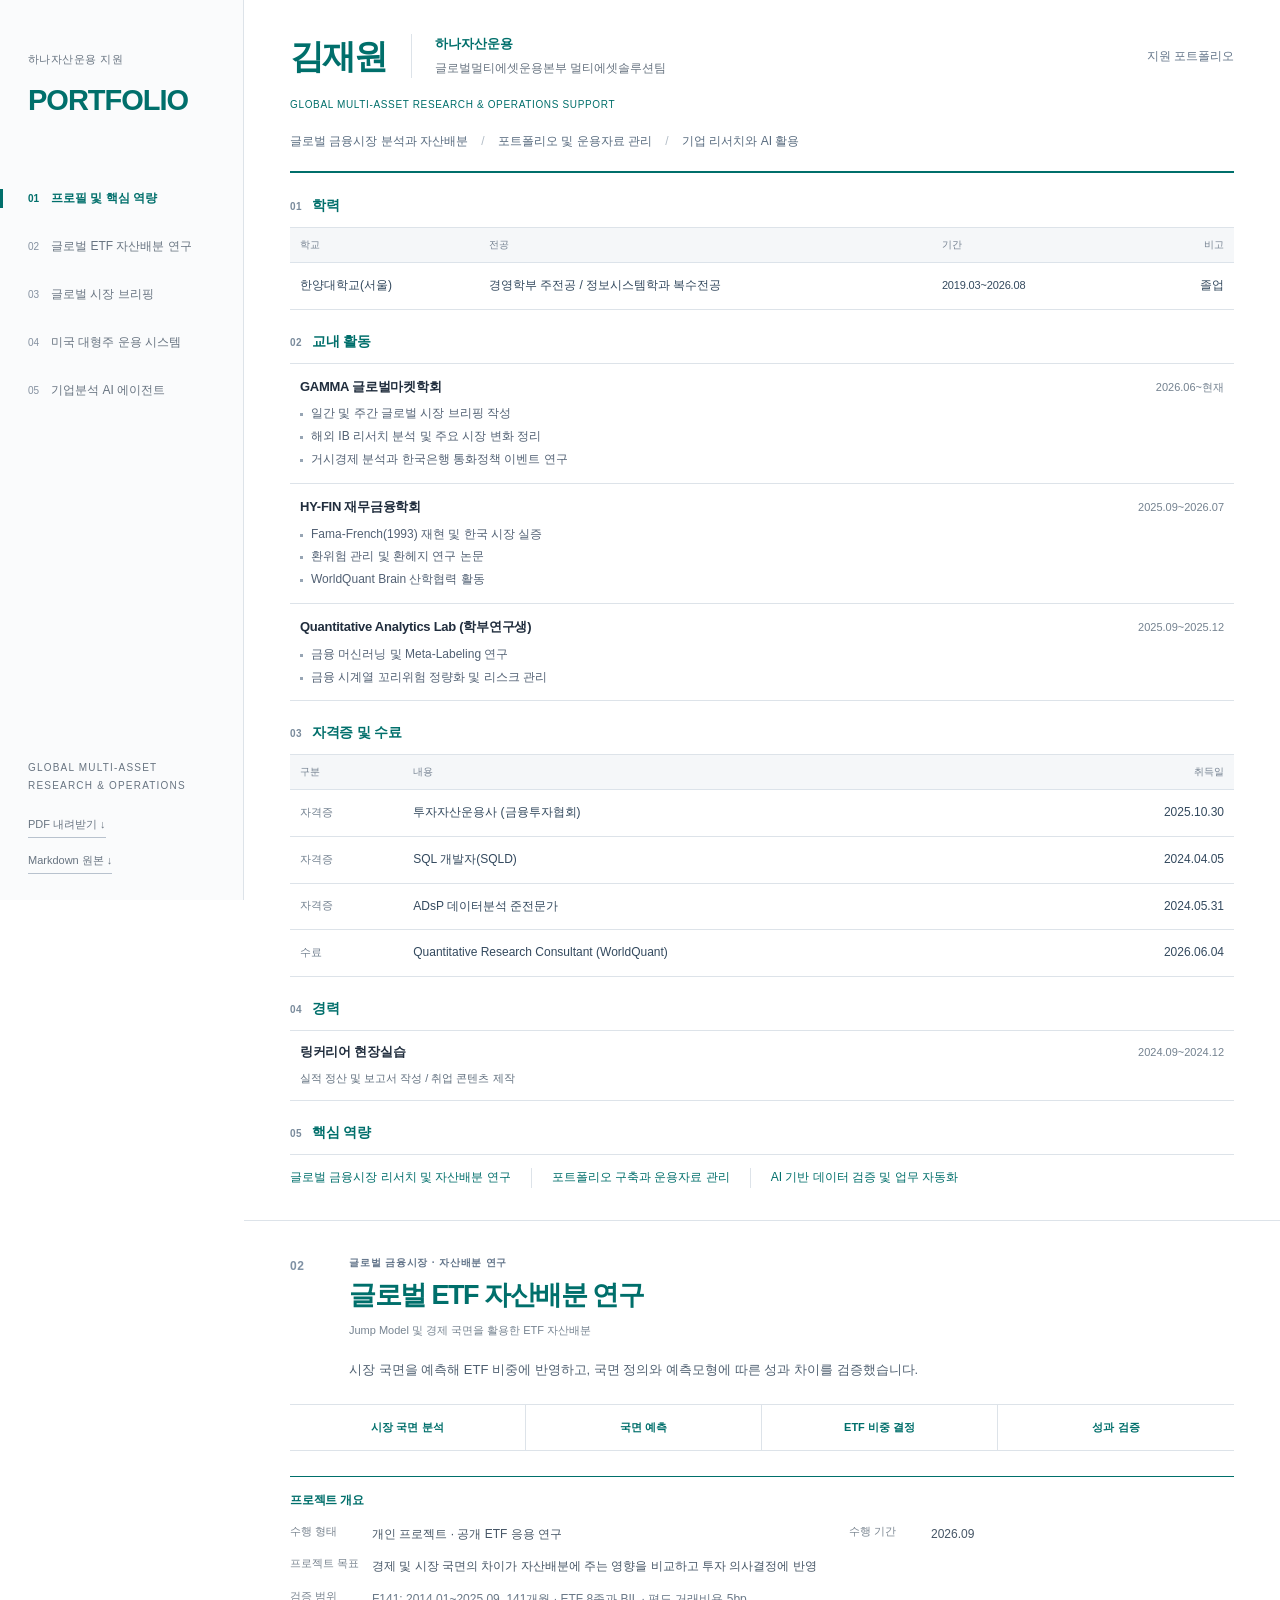
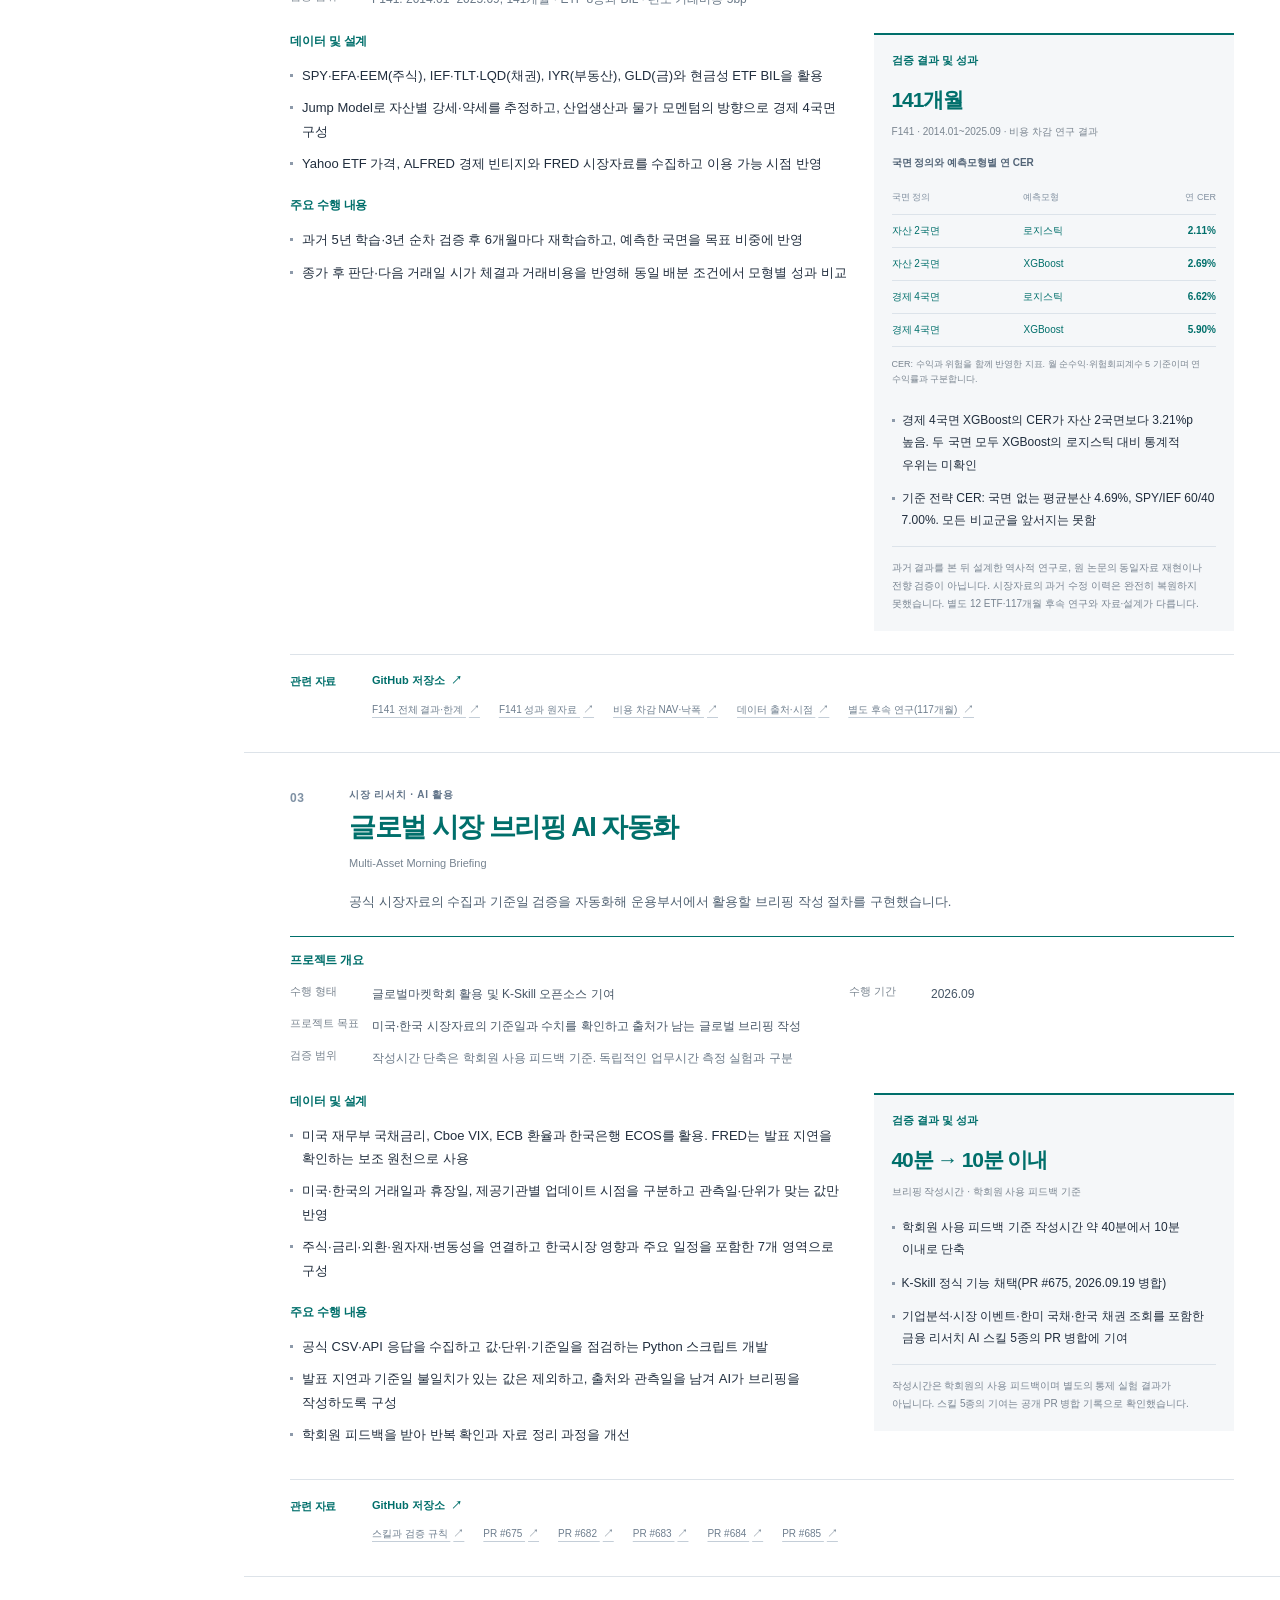
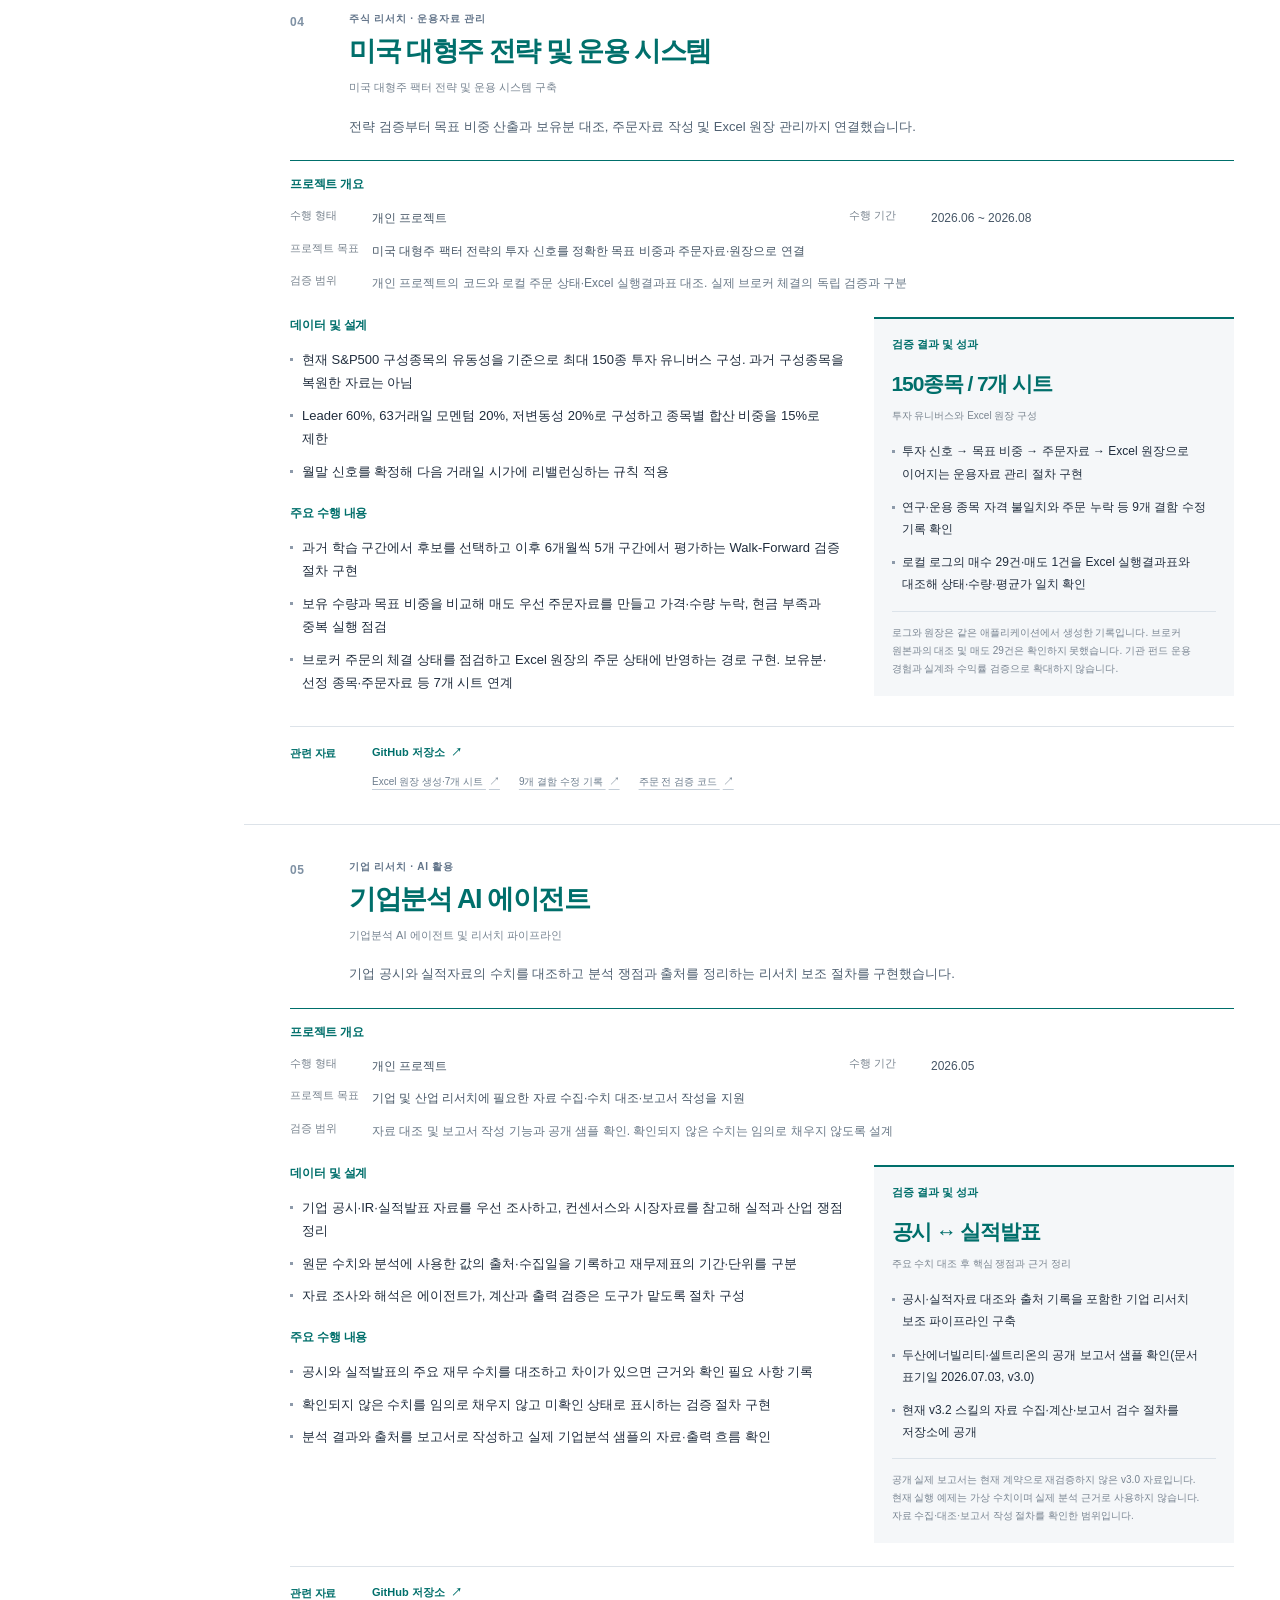
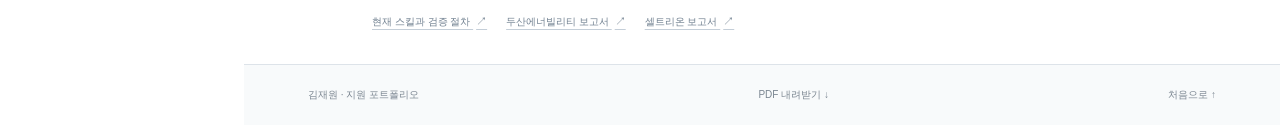
==== commit 55b0fad8: "Audit portfolio evidence and clarify research comparisons" ====
--- a/docs/index.html
+++ b/docs/index.html
@@ -1,13 +1,13 @@
 <!doctype html>
-<html lang="ko"><head><meta charset="utf-8"><meta name="viewport" content="width=device-width,initial-scale=1"><meta name="theme-color" content="#006f6b"><title>김재원 | 하나자산운용 지원 포트폴리오</title><meta name="description" content="글로벌 ETF 자산배분, 시장 브리핑, 미국 대형주 운용자료 관리와 기업 리서치 지원 경험을 정리한 김재원의 포트폴리오입니다."><link rel="icon" href="favicon.svg" type="image/svg+xml"><link rel="stylesheet" href="styles.css"><script src="app.js" defer></script></head>
+<html lang="ko"><head><meta charset="utf-8"><meta name="viewport" content="width=device-width,initial-scale=1"><meta name="theme-color" content="#006f6b"><title>김재원 | 하나자산운용 지원 포트폴리오</title><meta name="description" content="글로벌 ETF 자산배분, 시장 브리핑, 미국 대형주 운용자료 관리와 기업 리서치 지원 경험을 정리한 김재원의 포트폴리오입니다."><link rel="icon" href="favicon.svg" type="image/svg+xml"><link rel="stylesheet" href="styles.css?v=97ccf403a319"><script src="app.js?v=13eb407ba7e3" defer></script></head>
 <body><a class="skip-link" href="#main">본문으로 이동</a><div class="reading-progress" aria-hidden="true"></div>
-<aside class="sidebar"><a href="#overview" class="identity"><span class="identity-label">지원 포트폴리오</span><strong>김재원<span class="identity-dot">.</span></strong><span class="identity-en">JAEWON KIM</span></a><nav aria-label="포트폴리오 목차"><a class="nav-link active" href="#overview"><span>01</span>프로필 및 핵심 역량</a><a class="nav-link" href="#allocation"><span>02</span>글로벌 ETF 자산배분 연구</a><a class="nav-link" href="#briefing"><span>03</span>글로벌 시장 브리핑</a><a class="nav-link" href="#operations"><span>04</span>미국 대형주 운용 시스템</a><a class="nav-link" href="#company"><span>05</span>기업분석 AI 에이전트</a></nav><div class="sidebar-bottom"><p>GLOBAL MULTI-ASSET<br>RESEARCH &amp; OPERATIONS</p><div class="download-links"><a href="hana_multi_asset_portfolio.pdf" download>PDF 내려받기 ↓</a><a href="hana_multi_asset_portfolio.md" download>Markdown 원본 ↓</a></div></div></aside>
+<aside class="sidebar"><a href="#overview" class="identity"><span class="identity-label">하나자산운용 지원</span><strong>PORTFOLIO</strong></a><nav aria-label="포트폴리오 목차"><a class="nav-link active" href="#overview"><span>01</span>프로필 및 핵심 역량</a><a class="nav-link" href="#allocation"><span>02</span>글로벌 ETF 자산배분 연구</a><a class="nav-link" href="#briefing"><span>03</span>글로벌 시장 브리핑</a><a class="nav-link" href="#operations"><span>04</span>미국 대형주 운용 시스템</a><a class="nav-link" href="#company"><span>05</span>기업분석 AI 에이전트</a></nav><div class="sidebar-bottom"><p>GLOBAL MULTI-ASSET<br>RESEARCH &amp; OPERATIONS</p><div class="download-links"><a href="hana_multi_asset_portfolio.pdf" download>PDF 내려받기 ↓</a><a href="hana_multi_asset_portfolio.md" download>Markdown 원본 ↓</a></div></div></aside>
 <main id="main"><section class="profile sheet" id="overview" aria-labelledby="profile-name">
   <header class="profile-header"><div class="profile-heading"><h1 id="profile-name">김재원</h1><div class="application-target"><strong>하나자산운용</strong><p>글로벌멀티에셋운용본부 멀티에셋솔루션팀</p></div><p class="document-title">지원 포트폴리오</p></div><p class="english-title">GLOBAL MULTI-ASSET RESEARCH &amp; OPERATIONS SUPPORT</p><p class="profile-summary">글로벌 금융시장 분석과 자산배분 <span aria-hidden="true">/</span> 포트폴리오 및 운용자료 관리 <span aria-hidden="true">/</span> 기업 리서치와 AI 활용</p></header>
   <section class="profile-block education"><h2 class="profile-section-title"><span>01</span>학력</h2><div class="table-scroll"><table class="profile-table education-table"><caption class="sr-only">학력</caption><colgroup><col class="school-col"><col class="major-col"><col class="period-col"><col class="status-col"></colgroup><thead><tr><th scope="col">학교</th><th scope="col">전공</th><th scope="col">기간</th><th scope="col">비고</th></tr></thead><tbody><tr><td>한양대학교(서울)</td><td>경영학부 주전공 / 정보시스템학과 복수전공</td><td>2019.03~2026.08</td><td>졸업</td></tr></tbody></table></div></section>
   <section class="profile-block activities"><h2 class="profile-section-title"><span>02</span>교내 활동</h2><article class="activity-row"><header class="profile-row-heading"><h3>GAMMA 글로벌마켓학회</h3><p class="period">2026.06~현재</p></header><ul><li>일간 및 주간 글로벌 시장 브리핑 작성</li><li>해외 IB 리서치 분석 및 주요 시장 변화 정리</li><li>거시경제 분석과 한국은행 통화정책 이벤트 연구</li></ul></article><article class="activity-row"><header class="profile-row-heading"><h3>HY-FIN 재무금융학회</h3><p class="period">2025.09~2026.07</p></header><ul><li>Fama-French(1993) 재현 및 한국 시장 실증</li><li>환위험 관리 및 환헤지 연구 논문</li><li>WorldQuant Brain 산학협력 활동</li></ul></article><article class="activity-row"><header class="profile-row-heading"><h3>Quantitative Analytics Lab (학부연구생)</h3><p class="period">2025.09~2025.12</p></header><ul><li>금융 머신러닝 및 Meta-Labeling 연구</li><li>금융 시계열 꼬리위험 정량화 및 리스크 관리</li></ul></article></section>
   <section class="profile-block credentials"><h2 class="profile-section-title"><span>03</span>자격증 및 수료</h2><div class="table-scroll"><table class="profile-table credentials-table"><caption class="sr-only">자격증 및 수료 내역</caption><colgroup><col class="type-col"><col><col class="date-col"></colgroup><thead><tr><th scope="col">구분</th><th scope="col">내용</th><th scope="col">취득일</th></tr></thead><tbody><tr><td class="credential-type">자격증</td><td>투자자산운용사 (금융투자협회)</td><td>2025.10.30</td></tr><tr><td class="credential-type">자격증</td><td>SQL 개발자(SQLD)</td><td>2024.04.05</td></tr><tr><td class="credential-type">자격증</td><td>ADsP 데이터분석 준전문가</td><td>2024.05.31</td></tr><tr><td class="credential-type">수료</td><td>Quantitative Research Consultant (WorldQuant)</td><td>2026.06.04</td></tr></tbody></table></div></section>
-  <section class="profile-block experience"><h2 class="profile-section-title"><span>04</span>실무 경험</h2><div class="experience-row"><header class="profile-row-heading"><h3>링커리어 현장실습</h3><p class="period">2024.09~2024.12</p></header><p class="experience-details"><span>멘토 상담 실적 취합 및 정산 / Excel 정산자료 반영 및 원자료 대조</span><strong>담당 기간 정산 오류 0건</strong></p></div></section>
+  <section class="profile-block experience"><h2 class="profile-section-title"><span>04</span>경력</h2><div class="experience-row"><header class="profile-row-heading"><h3>링커리어 현장실습</h3><p class="period">2024.09~2024.12</p></header><p class="experience-details"><span>실적 정산 및 보고서 작성 / 취업 콘텐츠 제작</span></p></div></section>
   <section class="profile-block core-skills"><h2 class="profile-section-title"><span>05</span>핵심 역량</h2><ul class="skill-list"><li>글로벌 금융시장 리서치 및 자산배분 연구</li><li>포트폴리오 구축과 운용자료 관리</li><li>AI 기반 데이터 검증 및 업무 자동화</li></ul></section>
   <p class="print-folio">김재원 · 하나자산운용 멀티에셋솔루션팀 지원 포트폴리오 <span>01 / 05</span></p>
 </section>
@@ -16,7 +16,7 @@
       <p class="project-summary">시장 국면을 예측해 ETF 비중에 반영하고, 국면 정의와 예측모형에 따른 성과 차이를 검증했습니다.</p>
       <ol class="decision-flow" aria-label="투자 의사결정 과정"><li>시장 국면 분석</li><li>국면 예측</li><li>ETF 비중 결정</li><li>성과 검증</li></ol><div class="overview-block"><h3>프로젝트 개요</h3><dl class="meta"><div><dt>수행 형태</dt><dd>개인 프로젝트 · 공개 ETF 응용 연구</dd></div><div><dt>수행 기간</dt><dd>2026.09</dd></div><div class="wide"><dt>프로젝트 목표</dt><dd>경제 및 시장 국면의 차이가 자산배분에 주는 영향을 비교하고 투자 의사결정에 반영</dd></div><div class="wide scope"><dt>검증 범위</dt><dd>F141: 2014.01~2025.09, 141개월 · ETF 8종과 BIL · 편도 거래비용 5bp</dd></div></dl></div>
       <div class="project-columns"><div class="project-main"><div class="text-block"><h3>데이터 및 설계</h3><ul><li>SPY·EFA·EEM(주식), IEF·TLT·LQD(채권), IYR(부동산), GLD(금)와 현금성 ETF BIL을 활용</li><li>Jump Model로 자산별 강세·약세를 추정하고, 산업생산과 물가 모멘텀의 방향으로 경제 4국면 구성</li><li>Yahoo ETF 가격, ALFRED 경제 빈티지와 FRED 시장자료를 수집하고 이용 가능 시점 반영</li></ul></div><div class="text-block"><h3>주요 수행 내용</h3><ul><li>과거 5년 학습·3년 순차 검증 후 6개월마다 재학습하고, 예측한 국면을 목표 비중에 반영</li><li>종가 후 판단·다음 거래일 시가 체결과 거래비용을 반영해 동일 배분 조건에서 모형별 성과 비교</li></ul></div></div>
-      <aside class="results"><p class="result-kicker">검증 결과 및 성과</p><p class="result-metric">141개월</p><p class="metric-label">F141 · 2014.01~2025.09 · 비용 차감 연구 결과</p><figure class="result-table"><table><caption>국면 정의와 예측모형별 연 CER</caption><thead><tr><th scope="col">국면 정의</th><th scope="col">예측모형</th><th scope="col">연 CER</th></tr></thead><tbody><tr><td>자산 2국면</td><td>로지스틱</td><td>2.11%</td></tr><tr><td>자산 2국면</td><td>XGBoost</td><td>2.69%</td></tr><tr><td>경제 4국면</td><td>로지스틱</td><td>6.62%</td></tr><tr><td>경제 4국면</td><td>XGBoost</td><td>5.90%</td></tr></tbody></table><figcaption>CER: 수익과 위험을 함께 반영한 지표. 월 순수익·위험회피계수 5 기준이며 연 수익률과 구분합니다.</figcaption></figure><ul><li>경제 4국면 XGBoost의 CER가 자산 2국면보다 3.21%p 높았으나, 경제 4국면에서는 로지스틱이 더 높음</li><li>두 국면 모두 XGBoost의 로지스틱 대비 통계적 우위는 확인하지 못함. 국면 정의의 효과와 모형의 추가 효과를 구분</li></ul><p class="scope-note">과거 결과를 본 뒤 설계한 역사적 연구로, 원 논문의 동일자료 재현이나 전향 검증이 아닙니다. 시장자료의 과거 수정 이력은 완전히 복원하지 못했습니다. 별도 12 ETF·117개월 후속 연구와 자료·설계가 다릅니다.</p></aside></div>
+      <aside class="results"><p class="result-kicker">검증 결과 및 성과</p><p class="result-metric">141개월</p><p class="metric-label">F141 · 2014.01~2025.09 · 비용 차감 연구 결과</p><figure class="result-table"><table><caption>국면 정의와 예측모형별 연 CER</caption><thead><tr><th scope="col">국면 정의</th><th scope="col">예측모형</th><th scope="col">연 CER</th></tr></thead><tbody><tr><td>자산 2국면</td><td>로지스틱</td><td>2.11%</td></tr><tr><td>자산 2국면</td><td>XGBoost</td><td>2.69%</td></tr><tr><td>경제 4국면</td><td>로지스틱</td><td>6.62%</td></tr><tr><td>경제 4국면</td><td>XGBoost</td><td>5.90%</td></tr></tbody></table><figcaption>CER: 수익과 위험을 함께 반영한 지표. 월 순수익·위험회피계수 5 기준이며 연 수익률과 구분합니다.</figcaption></figure><ul><li>경제 4국면 XGBoost의 CER가 자산 2국면보다 3.21%p 높음. 두 국면 모두 XGBoost의 로지스틱 대비 통계적 우위는 미확인</li><li>기준 전략 CER: 국면 없는 평균분산 4.69%, SPY/IEF 60/40 7.00%. 모든 비교군을 앞서지는 못함</li></ul><p class="scope-note">과거 결과를 본 뒤 설계한 역사적 연구로, 원 논문의 동일자료 재현이나 전향 검증이 아닙니다. 시장자료의 과거 수정 이력은 완전히 복원하지 못했습니다. 별도 12 ETF·117개월 후속 연구와 자료·설계가 다릅니다.</p></aside></div>
       <footer class="project-links"><h3>관련 자료</h3><a class="repo-link" href="https://github.com/bucheoncityboy/korean-macro-factor-allocation" target="_blank" rel="noopener noreferrer">GitHub 저장소 <span aria-hidden="true">↗</span></a><div class="evidence-links"><a class="" href="https://github.com/bucheoncityboy/korean-macro-factor-allocation/blob/main/docs/followup.md" target="_blank" rel="noopener noreferrer">F141 전체 결과·한계 <span aria-hidden="true">↗</span></a><a class="" href="https://github.com/bucheoncityboy/korean-macro-factor-allocation/blob/main/results/followup/summary.csv" target="_blank" rel="noopener noreferrer">F141 성과 원자료 <span aria-hidden="true">↗</span></a><a class="" href="https://github.com/bucheoncityboy/korean-macro-factor-allocation/blob/main/results/followup/figures/long_nav.png" target="_blank" rel="noopener noreferrer">비용 차감 NAV·낙폭 <span aria-hidden="true">↗</span></a><a class="" href="https://github.com/bucheoncityboy/korean-macro-factor-allocation/blob/main/docs/data.md" target="_blank" rel="noopener noreferrer">데이터 출처·시점 <span aria-hidden="true">↗</span></a><a class="" href="https://github.com/bucheoncityboy/global-etf-regime-allocation" target="_blank" rel="noopener noreferrer">별도 후속 연구(117개월) <span aria-hidden="true">↗</span></a></div></footer>
       <p class="print-folio">김재원 · 하나자산운용 멀티에셋솔루션팀 지원 포트폴리오 <span>02 / 05</span></p>
     </section><section class="project sheet" id="briefing" aria-labelledby="title-briefing">
@@ -30,9 +30,9 @@
     </section><section class="project sheet" id="operations" aria-labelledby="title-operations">
       <header class="project-header"><span class="chapter">04</span><div><p class="eyebrow">주식 리서치 · 운용자료 관리</p><h2 id="title-operations">미국 대형주 전략 및 운용 시스템</h2><p class="subtitle">미국 대형주 팩터 전략 및 운용 시스템 구축</p></div></header>
       <p class="project-summary">전략 검증부터 목표 비중 산출과 보유분 대조, 주문자료 작성 및 Excel 원장 관리까지 연결했습니다.</p>
-      <div class="overview-block"><h3>프로젝트 개요</h3><dl class="meta"><div><dt>수행 형태</dt><dd>개인 프로젝트</dd></div><div><dt>수행 기간</dt><dd>2026.06 ~ 2026.08</dd></div><div class="wide"><dt>프로젝트 목표</dt><dd>미국 대형주 팩터 전략의 투자 신호를 정확한 목표 비중과 주문자료·원장으로 연결</dd></div><div class="wide scope"><dt>검증 범위</dt><dd>개인 프로젝트의 코드·공개 산출물 검증. 실제 브로커 체결과 실계좌 수익률은 별도 확인 필요</dd></div></dl></div>
-      <div class="project-columns"><div class="project-main"><div class="text-block"><h3>데이터 및 설계</h3><ul><li>현재 S&amp;P500 구성종목의 유동성을 기준으로 최대 150종 투자 유니버스 구성. 과거 구성종목을 복원한 자료는 아님</li><li>Leader 60%, 63거래일 모멘텀 20%, 저변동성 20%로 구성하고 종목별 합산 비중을 15%로 제한</li><li>월말 신호를 확정해 다음 거래일 시가에 리밸런싱하는 규칙 적용</li></ul></div><div class="text-block"><h3>주요 수행 내용</h3><ul><li>과거 학습 구간에서 후보를 선택하고 이후 6개월씩 5개 구간에서 평가하는 Walk-Forward 검증 절차 구현</li><li>보유 수량과 목표 비중을 비교해 매도 우선 주문자료를 만들고 가격·수량 누락, 현금 부족과 중복 실행 점검</li><li>체결 결과를 확인해 원장에 반영하는 경로와 보유분·선정 종목·주문자료 등 Excel 7개 시트 연계</li></ul></div></div>
-      <aside class="results"><p class="result-kicker">검증 결과 및 성과</p><p class="result-metric">150종목 / 7개 시트</p><p class="metric-label">투자 유니버스와 Excel 원장 구성</p><ul><li>투자 신호 → 목표 비중 → 주문자료 → Excel 원장으로 이어지는 운용자료 관리 절차 구현</li><li>연구·운용 종목 자격 불일치와 주문 누락 등 9개 결함 수정 기록 확인</li><li>개인 계좌의 자료 관리 경험을 바탕으로 주문 정확성과 운용 절차의 중요성을 학습</li></ul><p class="scope-note">기관 펀드 운용 경험과 구분합니다. 공개 저장소는 실제 브로커 체결을 미검증으로 표시합니다. 코드와 자료 관리 절차를 확인한 범위이며, 실계좌 운용 성과는 별도 검증이 필요합니다.</p></aside></div>
+      <div class="overview-block"><h3>프로젝트 개요</h3><dl class="meta"><div><dt>수행 형태</dt><dd>개인 프로젝트</dd></div><div><dt>수행 기간</dt><dd>2026.06 ~ 2026.08</dd></div><div class="wide"><dt>프로젝트 목표</dt><dd>미국 대형주 팩터 전략의 투자 신호를 정확한 목표 비중과 주문자료·원장으로 연결</dd></div><div class="wide scope"><dt>검증 범위</dt><dd>개인 프로젝트의 코드와 로컬 주문 상태·Excel 실행결과표 대조. 실제 브로커 체결의 독립 검증과 구분</dd></div></dl></div>
+      <div class="project-columns"><div class="project-main"><div class="text-block"><h3>데이터 및 설계</h3><ul><li>현재 S&amp;P500 구성종목의 유동성을 기준으로 최대 150종 투자 유니버스 구성. 과거 구성종목을 복원한 자료는 아님</li><li>Leader 60%, 63거래일 모멘텀 20%, 저변동성 20%로 구성하고 종목별 합산 비중을 15%로 제한</li><li>월말 신호를 확정해 다음 거래일 시가에 리밸런싱하는 규칙 적용</li></ul></div><div class="text-block"><h3>주요 수행 내용</h3><ul><li>과거 학습 구간에서 후보를 선택하고 이후 6개월씩 5개 구간에서 평가하는 Walk-Forward 검증 절차 구현</li><li>보유 수량과 목표 비중을 비교해 매도 우선 주문자료를 만들고 가격·수량 누락, 현금 부족과 중복 실행 점검</li><li>브로커 주문의 체결 상태를 점검하고 Excel 원장의 주문 상태에 반영하는 경로 구현. 보유분·선정 종목·주문자료 등 7개 시트 연계</li></ul></div></div>
+      <aside class="results"><p class="result-kicker">검증 결과 및 성과</p><p class="result-metric">150종목 / 7개 시트</p><p class="metric-label">투자 유니버스와 Excel 원장 구성</p><ul><li>투자 신호 → 목표 비중 → 주문자료 → Excel 원장으로 이어지는 운용자료 관리 절차 구현</li><li>연구·운용 종목 자격 불일치와 주문 누락 등 9개 결함 수정 기록 확인</li><li>로컬 로그의 매수 29건·매도 1건을 Excel 실행결과표와 대조해 상태·수량·평균가 일치 확인</li></ul><p class="scope-note">로그와 원장은 같은 애플리케이션에서 생성한 기록입니다. 브로커 원본과의 대조 및 매도 29건은 확인하지 못했습니다. 기관 펀드 운용 경험과 실계좌 수익률 검증으로 확대하지 않습니다.</p></aside></div>
       <footer class="project-links"><h3>관련 자료</h3><a class="repo-link" href="https://github.com/bucheoncityboy/us-robust-live-ops" target="_blank" rel="noopener noreferrer">GitHub 저장소 <span aria-hidden="true">↗</span></a><div class="evidence-links"><a class="" href="https://github.com/bucheoncityboy/us-robust-live-ops/blob/main/ops/ops_excel_write.py" target="_blank" rel="noopener noreferrer">Excel 원장 생성·7개 시트 <span aria-hidden="true">↗</span></a><a class="" href="https://github.com/bucheoncityboy/us-robust-live-ops/blob/main/docs/audit_fixes.md" target="_blank" rel="noopener noreferrer">9개 결함 수정 기록 <span aria-hidden="true">↗</span></a><a class="" href="https://github.com/bucheoncityboy/us-robust-live-ops/blob/main/ops/ops_execute_gates.py" target="_blank" rel="noopener noreferrer">주문 전 검증 코드 <span aria-hidden="true">↗</span></a></div></footer>
       <p class="print-folio">김재원 · 하나자산운용 멀티에셋솔루션팀 지원 포트폴리오 <span>04 / 05</span></p>
     </section><section class="project sheet" id="company" aria-labelledby="title-company">
@@ -40,7 +40,7 @@
       <p class="project-summary">기업 공시와 실적자료의 수치를 대조하고 분석 쟁점과 출처를 정리하는 리서치 보조 절차를 구현했습니다.</p>
       <div class="overview-block"><h3>프로젝트 개요</h3><dl class="meta"><div><dt>수행 형태</dt><dd>개인 프로젝트</dd></div><div><dt>수행 기간</dt><dd>2026.05</dd></div><div class="wide"><dt>프로젝트 목표</dt><dd>기업 및 산업 리서치에 필요한 자료 수집·수치 대조·보고서 작성을 지원</dd></div><div class="wide scope"><dt>검증 범위</dt><dd>자료 대조 및 보고서 작성 기능과 공개 샘플 확인. 확인되지 않은 수치는 임의로 채우지 않도록 설계</dd></div></dl></div>
       <div class="project-columns"><div class="project-main"><div class="text-block"><h3>데이터 및 설계</h3><ul><li>기업 공시·IR·실적발표 자료를 우선 조사하고, 컨센서스와 시장자료를 참고해 실적과 산업 쟁점 정리</li><li>원문 수치와 분석에 사용한 값의 출처·수집일을 기록하고 재무제표의 기간·단위를 구분</li><li>자료 조사와 해석은 에이전트가, 계산과 출력 검증은 도구가 맡도록 절차 구성</li></ul></div><div class="text-block"><h3>주요 수행 내용</h3><ul><li>공시와 실적발표의 주요 재무 수치를 대조하고 차이가 있으면 근거와 확인 필요 사항 기록</li><li>확인되지 않은 수치를 임의로 채우지 않고 미확인 상태로 표시하는 검증 절차 구현</li><li>분석 결과와 출처를 보고서로 작성하고 실제 기업분석 샘플의 자료·출력 흐름 확인</li></ul></div></div>
-      <aside class="results"><p class="result-kicker">검증 결과 및 성과</p><p class="result-metric">공시 ↔ 실적발표</p><p class="metric-label">주요 수치 대조 후 핵심 쟁점과 근거 정리</p><ul><li>공시·실적자료 대조와 출처 기록을 포함한 기업 리서치 보조 파이프라인 구축</li><li>두산에너빌리티·셀트리온의 공개 보고서 샘플 확인(구버전 작업 기록)</li><li>현재 v3.2 스킬의 자료 수집·계산·보고서 검수 절차를 저장소에 공개</li></ul><p class="scope-note">공개 실제 보고서는 현재 계약으로 재검증하지 않은 v3.0 자료입니다. 현재 실행 예제는 가상 수치이며 실제 분석 근거로 사용하지 않습니다. 자료 수집·대조·보고서 작성 절차를 확인한 범위입니다.</p></aside></div>
+      <aside class="results"><p class="result-kicker">검증 결과 및 성과</p><p class="result-metric">공시 ↔ 실적발표</p><p class="metric-label">주요 수치 대조 후 핵심 쟁점과 근거 정리</p><ul><li>공시·실적자료 대조와 출처 기록을 포함한 기업 리서치 보조 파이프라인 구축</li><li>두산에너빌리티·셀트리온의 공개 보고서 샘플 확인(문서 표기일 2026.07.03, v3.0)</li><li>현재 v3.2 스킬의 자료 수집·계산·보고서 검수 절차를 저장소에 공개</li></ul><p class="scope-note">공개 실제 보고서는 현재 계약으로 재검증하지 않은 v3.0 자료입니다. 현재 실행 예제는 가상 수치이며 실제 분석 근거로 사용하지 않습니다. 자료 수집·대조·보고서 작성 절차를 확인한 범위입니다.</p></aside></div>
       <footer class="project-links"><h3>관련 자료</h3><a class="repo-link" href="https://github.com/bucheoncityboy/agentic-research-pipeline" target="_blank" rel="noopener noreferrer">GitHub 저장소 <span aria-hidden="true">↗</span></a><div class="evidence-links"><a class="" href="https://github.com/bucheoncityboy/agentic-research-pipeline/blob/main/README.md" target="_blank" rel="noopener noreferrer">현재 스킬과 검증 절차 <span aria-hidden="true">↗</span></a><a class="" href="https://github.com/bucheoncityboy/agentic-research-pipeline/blob/main/archive/v3.0/doosan-enerbility-20260703.html" target="_blank" rel="noopener noreferrer">두산에너빌리티 보고서 <span aria-hidden="true">↗</span></a><a class="" href="https://github.com/bucheoncityboy/agentic-research-pipeline/blob/main/archive/v3.0/celltrion-20260703.html" target="_blank" rel="noopener noreferrer">셀트리온 보고서 <span aria-hidden="true">↗</span></a></div></footer>
       <p class="print-folio">김재원 · 하나자산운용 멀티에셋솔루션팀 지원 포트폴리오 <span>05 / 05</span></p>
     </section><footer class="site-footer"><span>김재원 · 지원 포트폴리오</span><a href="hana_multi_asset_portfolio.pdf" download>PDF 내려받기 ↓</a><a href="#overview">처음으로 ↑</a></footer></main></body></html>
--- a/docs/styles.css
+++ b/docs/styles.css
@@ -152,7 +152,7 @@
 .project .decision-flow li:last-child{border-right:0}.project .decision-flow li:before{display:none}
 .result-table td{font-weight:500}.result-table td:last-child{font-weight:700}.result-table th{line-height:1.6}
 .download-links{display:flex;gap:15px;flex-wrap:wrap}.project-links{line-height:1.8}
-@media(max-width:760px){.english-title{font-size:8px;letter-spacing:.02em}.profile-heading{gap:12px 15px}.document-title{margin-left:0}.application-target p{max-width:220px}.profile-summary{font-size:10px}.project .decision-flow li{font-size:9px;padding:11px 3px}.result-table{overflow:visible}.site-footer{gap:14px;flex-wrap:wrap}}
+@media(max-width:760px){.english-title{font-size:8px;letter-spacing:.02em}.profile-heading{gap:12px 15px}.document-title{margin-left:0}.application-target p{max-width:220px}.profile-summary{font-size:10px}.project .decision-flow li{font-size:9px;padding:11px 3px}.result-table{overflow:visible}.site-footer{gap:14px;flex-wrap:wrap}.project{scroll-margin-top:0}}
 @media print{
  .english-title{font-size:8pt;margin-top:10px;letter-spacing:.03em}
  .profile-heading{flex-wrap:wrap;gap:12px 18px}.application-target{padding-left:18px}.application-target p{max-width:280px;font-size:9pt}.document-title{margin-left:auto;font-size:9pt}
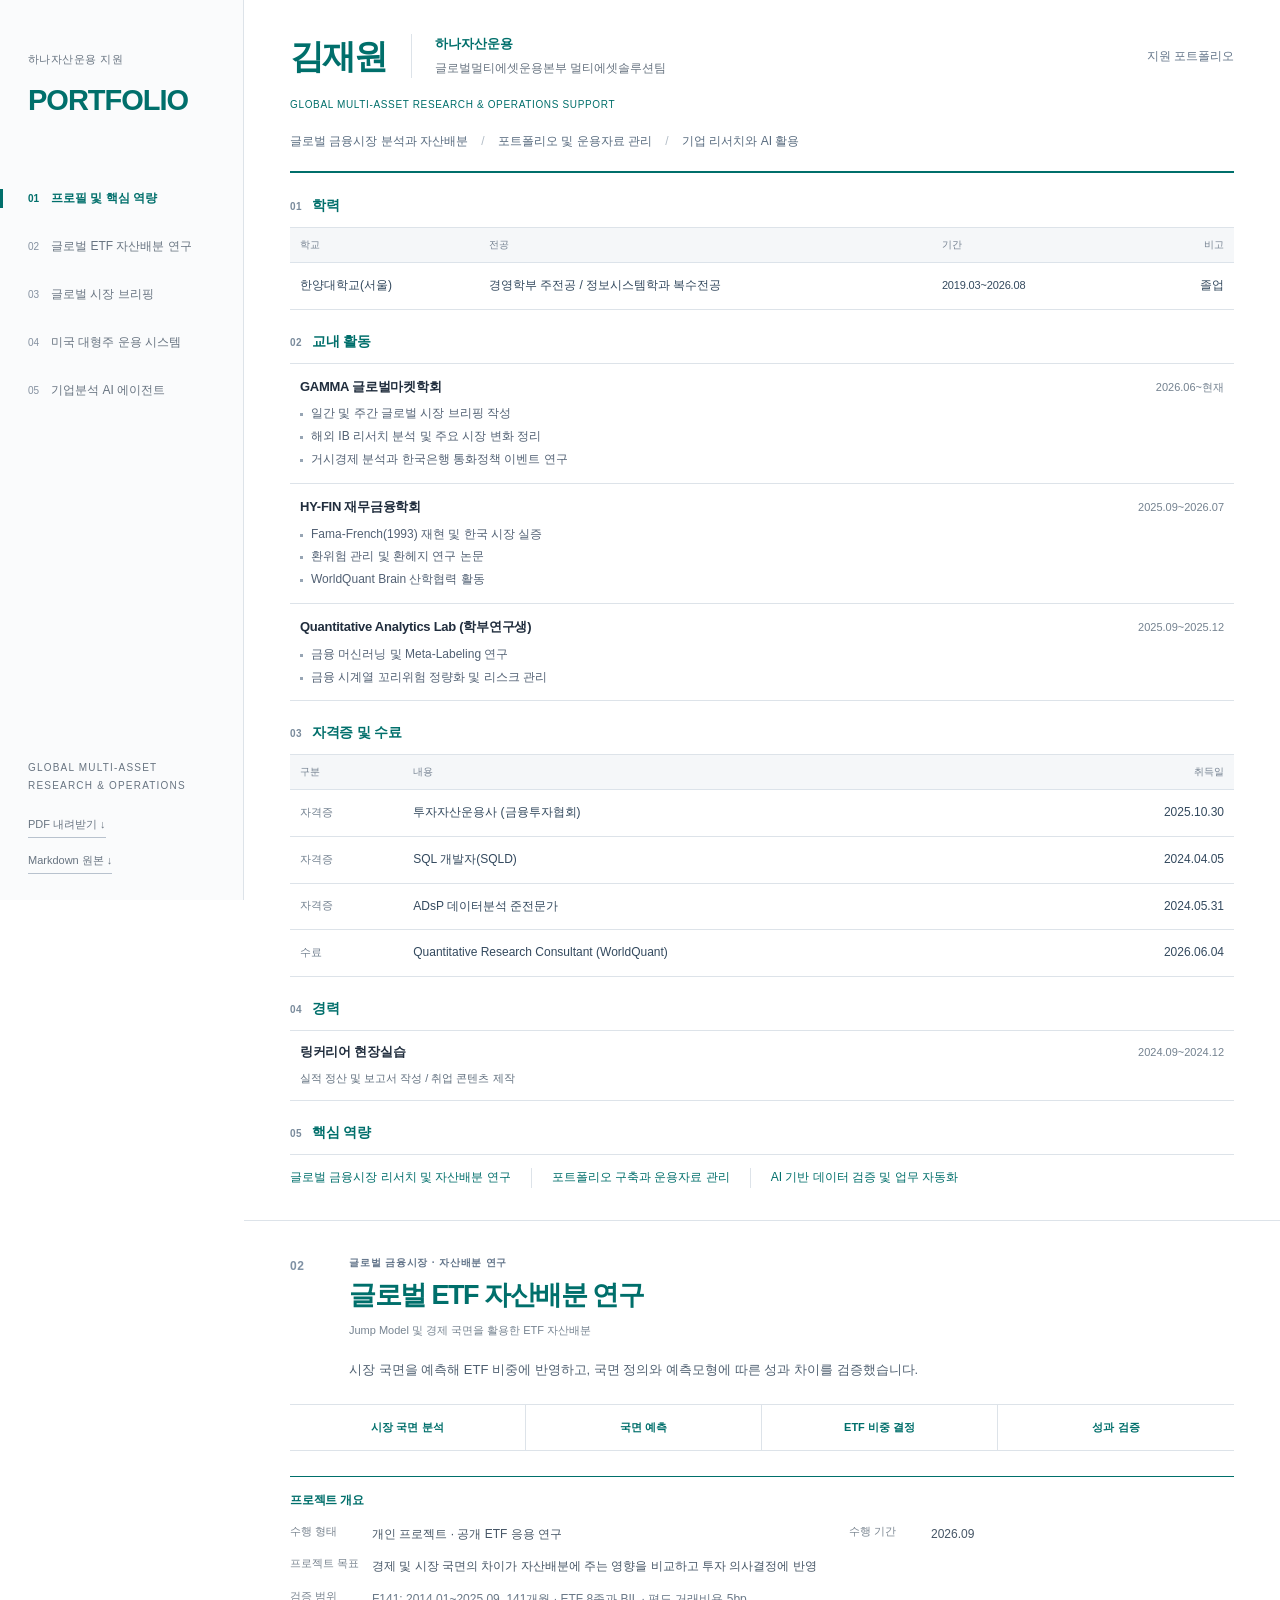
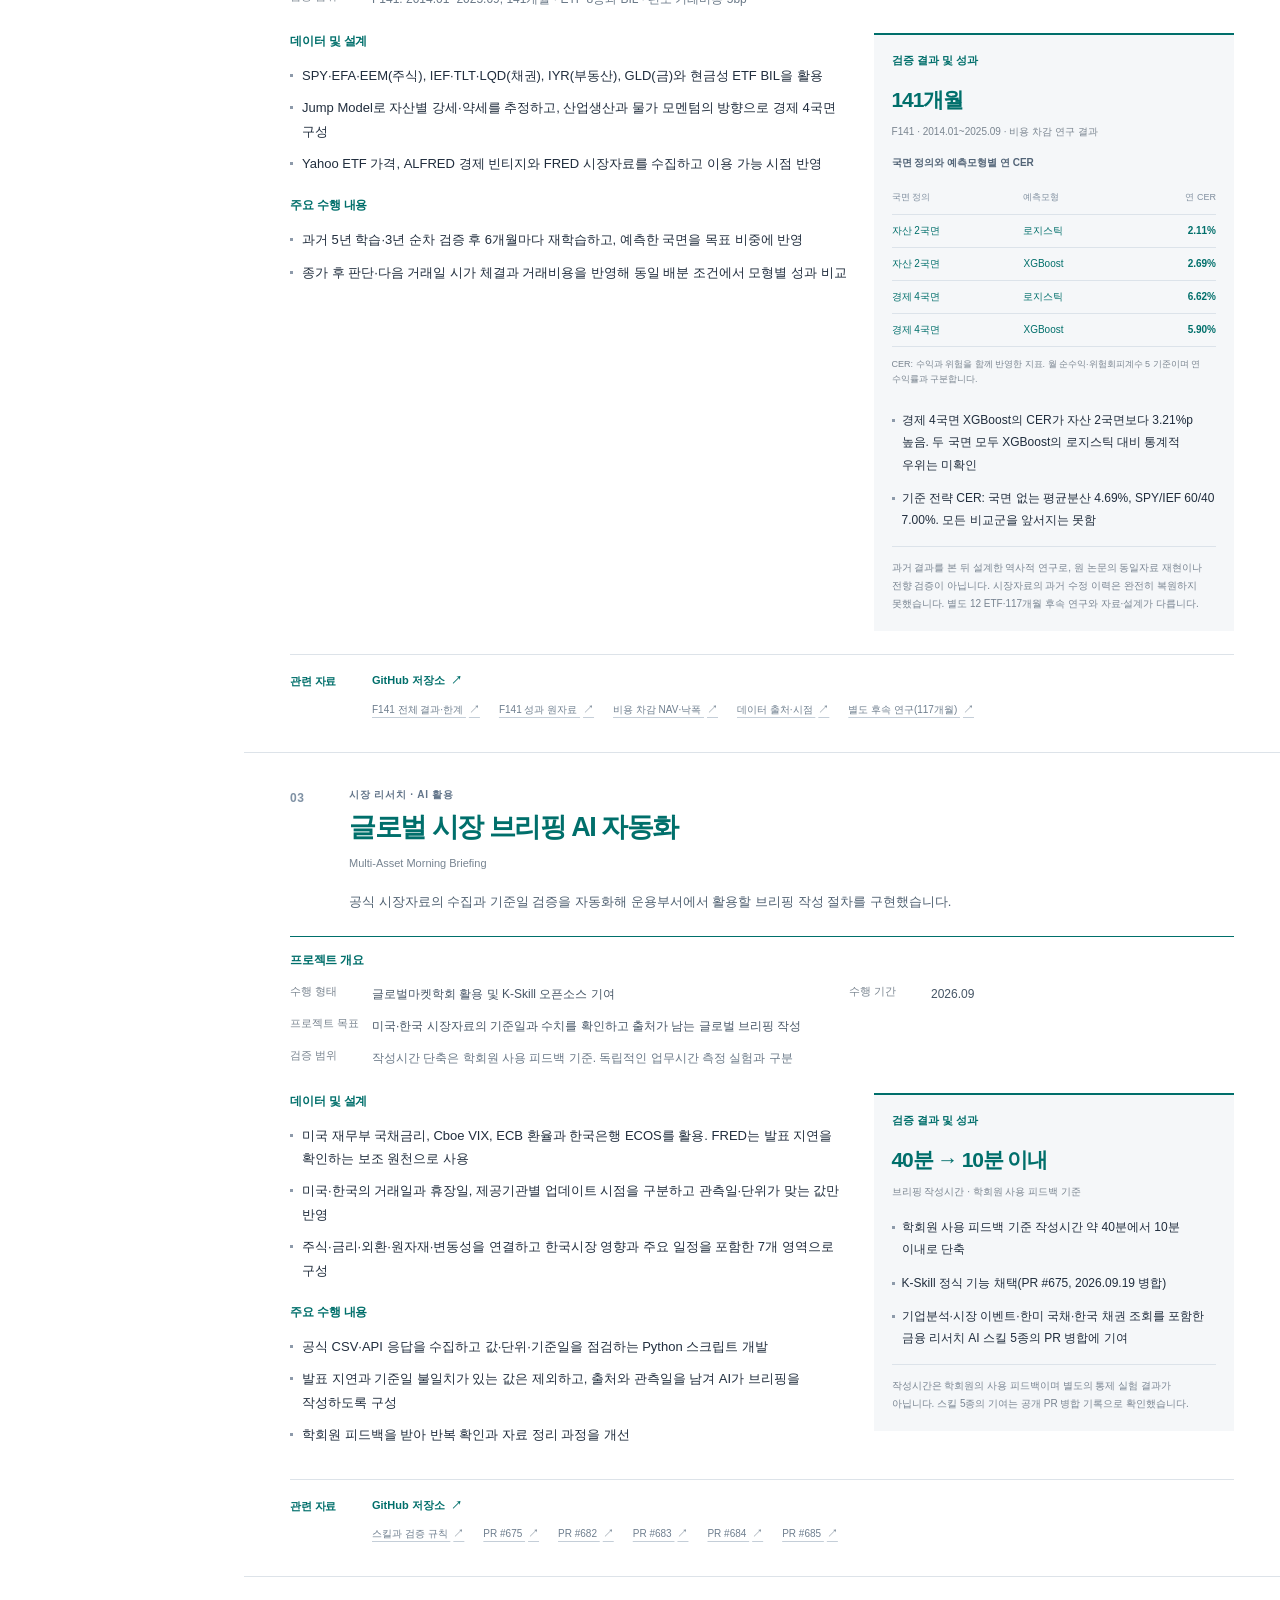
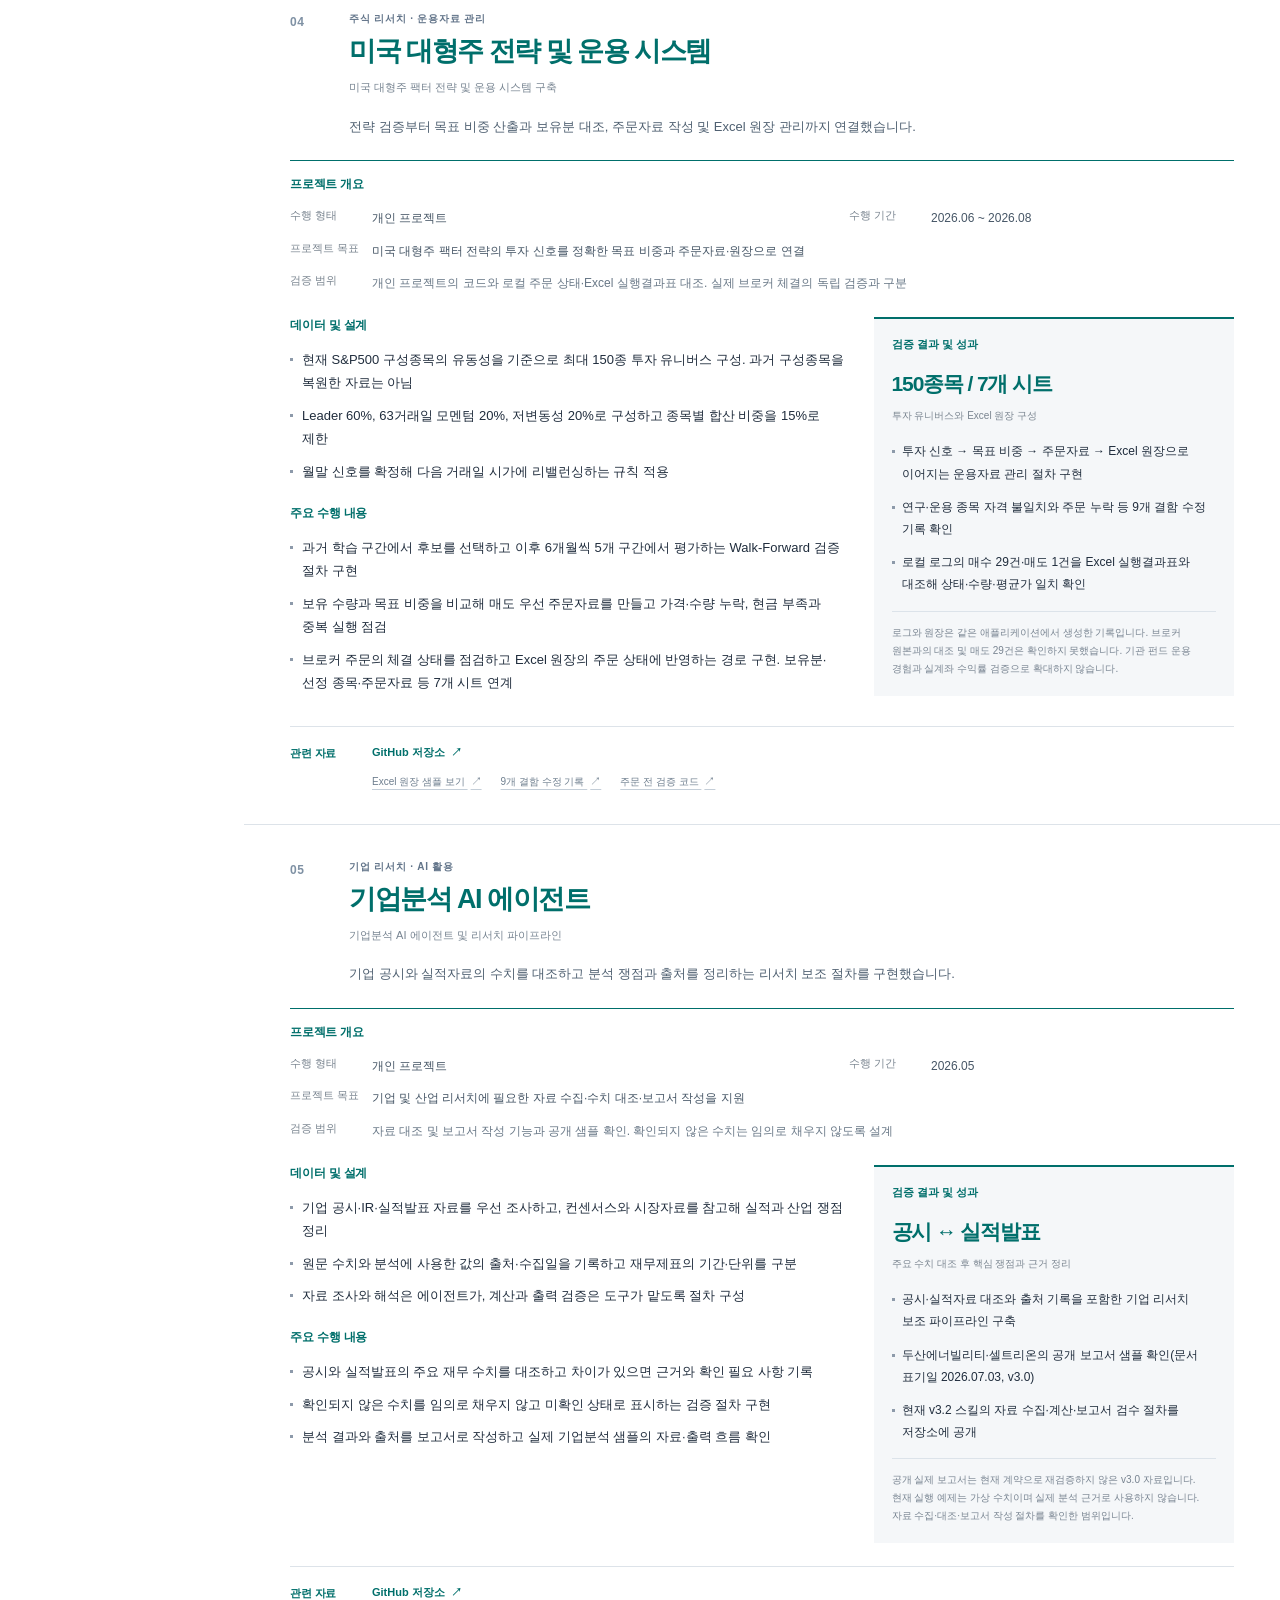
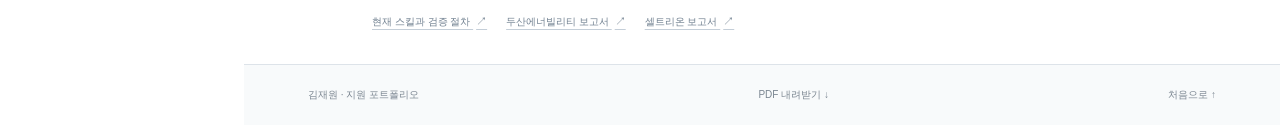
==== commit 0d88761b: "Open public ledger sheets with Excel download instead of source code" ====
--- a/docs/index.html
+++ b/docs/index.html
@@ -33,7 +33,7 @@
       <div class="overview-block"><h3>프로젝트 개요</h3><dl class="meta"><div><dt>수행 형태</dt><dd>개인 프로젝트</dd></div><div><dt>수행 기간</dt><dd>2026.06 ~ 2026.08</dd></div><div class="wide"><dt>프로젝트 목표</dt><dd>미국 대형주 팩터 전략의 투자 신호를 정확한 목표 비중과 주문자료·원장으로 연결</dd></div><div class="wide scope"><dt>검증 범위</dt><dd>개인 프로젝트의 코드와 로컬 주문 상태·Excel 실행결과표 대조. 실제 브로커 체결의 독립 검증과 구분</dd></div></dl></div>
       <div class="project-columns"><div class="project-main"><div class="text-block"><h3>데이터 및 설계</h3><ul><li>현재 S&amp;P500 구성종목의 유동성을 기준으로 최대 150종 투자 유니버스 구성. 과거 구성종목을 복원한 자료는 아님</li><li>Leader 60%, 63거래일 모멘텀 20%, 저변동성 20%로 구성하고 종목별 합산 비중을 15%로 제한</li><li>월말 신호를 확정해 다음 거래일 시가에 리밸런싱하는 규칙 적용</li></ul></div><div class="text-block"><h3>주요 수행 내용</h3><ul><li>과거 학습 구간에서 후보를 선택하고 이후 6개월씩 5개 구간에서 평가하는 Walk-Forward 검증 절차 구현</li><li>보유 수량과 목표 비중을 비교해 매도 우선 주문자료를 만들고 가격·수량 누락, 현금 부족과 중복 실행 점검</li><li>브로커 주문의 체결 상태를 점검하고 Excel 원장의 주문 상태에 반영하는 경로 구현. 보유분·선정 종목·주문자료 등 7개 시트 연계</li></ul></div></div>
       <aside class="results"><p class="result-kicker">검증 결과 및 성과</p><p class="result-metric">150종목 / 7개 시트</p><p class="metric-label">투자 유니버스와 Excel 원장 구성</p><ul><li>투자 신호 → 목표 비중 → 주문자료 → Excel 원장으로 이어지는 운용자료 관리 절차 구현</li><li>연구·운용 종목 자격 불일치와 주문 누락 등 9개 결함 수정 기록 확인</li><li>로컬 로그의 매수 29건·매도 1건을 Excel 실행결과표와 대조해 상태·수량·평균가 일치 확인</li></ul><p class="scope-note">로그와 원장은 같은 애플리케이션에서 생성한 기록입니다. 브로커 원본과의 대조 및 매도 29건은 확인하지 못했습니다. 기관 펀드 운용 경험과 실계좌 수익률 검증으로 확대하지 않습니다.</p></aside></div>
-      <footer class="project-links"><h3>관련 자료</h3><a class="repo-link" href="https://github.com/bucheoncityboy/us-robust-live-ops" target="_blank" rel="noopener noreferrer">GitHub 저장소 <span aria-hidden="true">↗</span></a><div class="evidence-links"><a class="" href="https://github.com/bucheoncityboy/us-robust-live-ops/blob/main/ops/ops_excel_write.py" target="_blank" rel="noopener noreferrer">Excel 원장 생성·7개 시트 <span aria-hidden="true">↗</span></a><a class="" href="https://github.com/bucheoncityboy/us-robust-live-ops/blob/main/docs/audit_fixes.md" target="_blank" rel="noopener noreferrer">9개 결함 수정 기록 <span aria-hidden="true">↗</span></a><a class="" href="https://github.com/bucheoncityboy/us-robust-live-ops/blob/main/ops/ops_execute_gates.py" target="_blank" rel="noopener noreferrer">주문 전 검증 코드 <span aria-hidden="true">↗</span></a></div></footer>
+      <footer class="project-links"><h3>관련 자료</h3><a class="repo-link" href="https://github.com/bucheoncityboy/us-robust-live-ops" target="_blank" rel="noopener noreferrer">GitHub 저장소 <span aria-hidden="true">↗</span></a><div class="evidence-links"><a class="" href="https://bucheoncityboy.github.io/hana-multi-asset-portfolio/ledger/" target="_blank" rel="noopener noreferrer">Excel 원장 샘플 보기 <span aria-hidden="true">↗</span></a><a class="" href="https://github.com/bucheoncityboy/us-robust-live-ops/blob/main/docs/audit_fixes.md" target="_blank" rel="noopener noreferrer">9개 결함 수정 기록 <span aria-hidden="true">↗</span></a><a class="" href="https://github.com/bucheoncityboy/us-robust-live-ops/blob/main/ops/ops_execute_gates.py" target="_blank" rel="noopener noreferrer">주문 전 검증 코드 <span aria-hidden="true">↗</span></a></div></footer>
       <p class="print-folio">김재원 · 하나자산운용 멀티에셋솔루션팀 지원 포트폴리오 <span>04 / 05</span></p>
     </section><section class="project sheet" id="company" aria-labelledby="title-company">
       <header class="project-header"><span class="chapter">05</span><div><p class="eyebrow">기업 리서치 · AI 활용</p><h2 id="title-company">기업분석 AI 에이전트</h2><p class="subtitle">기업분석 AI 에이전트 및 리서치 파이프라인</p></div></header>
@@ -41,6 +41,6 @@
       <div class="overview-block"><h3>프로젝트 개요</h3><dl class="meta"><div><dt>수행 형태</dt><dd>개인 프로젝트</dd></div><div><dt>수행 기간</dt><dd>2026.05</dd></div><div class="wide"><dt>프로젝트 목표</dt><dd>기업 및 산업 리서치에 필요한 자료 수집·수치 대조·보고서 작성을 지원</dd></div><div class="wide scope"><dt>검증 범위</dt><dd>자료 대조 및 보고서 작성 기능과 공개 샘플 확인. 확인되지 않은 수치는 임의로 채우지 않도록 설계</dd></div></dl></div>
       <div class="project-columns"><div class="project-main"><div class="text-block"><h3>데이터 및 설계</h3><ul><li>기업 공시·IR·실적발표 자료를 우선 조사하고, 컨센서스와 시장자료를 참고해 실적과 산업 쟁점 정리</li><li>원문 수치와 분석에 사용한 값의 출처·수집일을 기록하고 재무제표의 기간·단위를 구분</li><li>자료 조사와 해석은 에이전트가, 계산과 출력 검증은 도구가 맡도록 절차 구성</li></ul></div><div class="text-block"><h3>주요 수행 내용</h3><ul><li>공시와 실적발표의 주요 재무 수치를 대조하고 차이가 있으면 근거와 확인 필요 사항 기록</li><li>확인되지 않은 수치를 임의로 채우지 않고 미확인 상태로 표시하는 검증 절차 구현</li><li>분석 결과와 출처를 보고서로 작성하고 실제 기업분석 샘플의 자료·출력 흐름 확인</li></ul></div></div>
       <aside class="results"><p class="result-kicker">검증 결과 및 성과</p><p class="result-metric">공시 ↔ 실적발표</p><p class="metric-label">주요 수치 대조 후 핵심 쟁점과 근거 정리</p><ul><li>공시·실적자료 대조와 출처 기록을 포함한 기업 리서치 보조 파이프라인 구축</li><li>두산에너빌리티·셀트리온의 공개 보고서 샘플 확인(문서 표기일 2026.07.03, v3.0)</li><li>현재 v3.2 스킬의 자료 수집·계산·보고서 검수 절차를 저장소에 공개</li></ul><p class="scope-note">공개 실제 보고서는 현재 계약으로 재검증하지 않은 v3.0 자료입니다. 현재 실행 예제는 가상 수치이며 실제 분석 근거로 사용하지 않습니다. 자료 수집·대조·보고서 작성 절차를 확인한 범위입니다.</p></aside></div>
-      <footer class="project-links"><h3>관련 자료</h3><a class="repo-link" href="https://github.com/bucheoncityboy/agentic-research-pipeline" target="_blank" rel="noopener noreferrer">GitHub 저장소 <span aria-hidden="true">↗</span></a><div class="evidence-links"><a class="" href="https://github.com/bucheoncityboy/agentic-research-pipeline/blob/main/README.md" target="_blank" rel="noopener noreferrer">현재 스킬과 검증 절차 <span aria-hidden="true">↗</span></a><a class="" href="https://github.com/bucheoncityboy/agentic-research-pipeline/blob/main/archive/v3.0/doosan-enerbility-20260703.html" target="_blank" rel="noopener noreferrer">두산에너빌리티 보고서 <span aria-hidden="true">↗</span></a><a class="" href="https://github.com/bucheoncityboy/agentic-research-pipeline/blob/main/archive/v3.0/celltrion-20260703.html" target="_blank" rel="noopener noreferrer">셀트리온 보고서 <span aria-hidden="true">↗</span></a></div></footer>
+      <footer class="project-links"><h3>관련 자료</h3><a class="repo-link" href="https://github.com/bucheoncityboy/agentic-research-pipeline" target="_blank" rel="noopener noreferrer">GitHub 저장소 <span aria-hidden="true">↗</span></a><div class="evidence-links"><a class="" href="https://github.com/bucheoncityboy/agentic-research-pipeline/blob/main/README.md" target="_blank" rel="noopener noreferrer">현재 스킬과 검증 절차 <span aria-hidden="true">↗</span></a><a class="" href="https://bucheoncityboy.github.io/hana-multi-asset-portfolio/reports/doosan-enerbility-20260703.pdf" target="_blank" rel="noopener noreferrer">두산에너빌리티 보고서 <span aria-hidden="true">↗</span></a><a class="" href="https://bucheoncityboy.github.io/hana-multi-asset-portfolio/reports/celltrion-20260703.pdf" target="_blank" rel="noopener noreferrer">셀트리온 보고서 <span aria-hidden="true">↗</span></a></div></footer>
       <p class="print-folio">김재원 · 하나자산운용 멀티에셋솔루션팀 지원 포트폴리오 <span>05 / 05</span></p>
     </section><footer class="site-footer"><span>김재원 · 지원 포트폴리오</span><a href="hana_multi_asset_portfolio.pdf" download>PDF 내려받기 ↓</a><a href="#overview">처음으로 ↑</a></footer></main></body></html>
